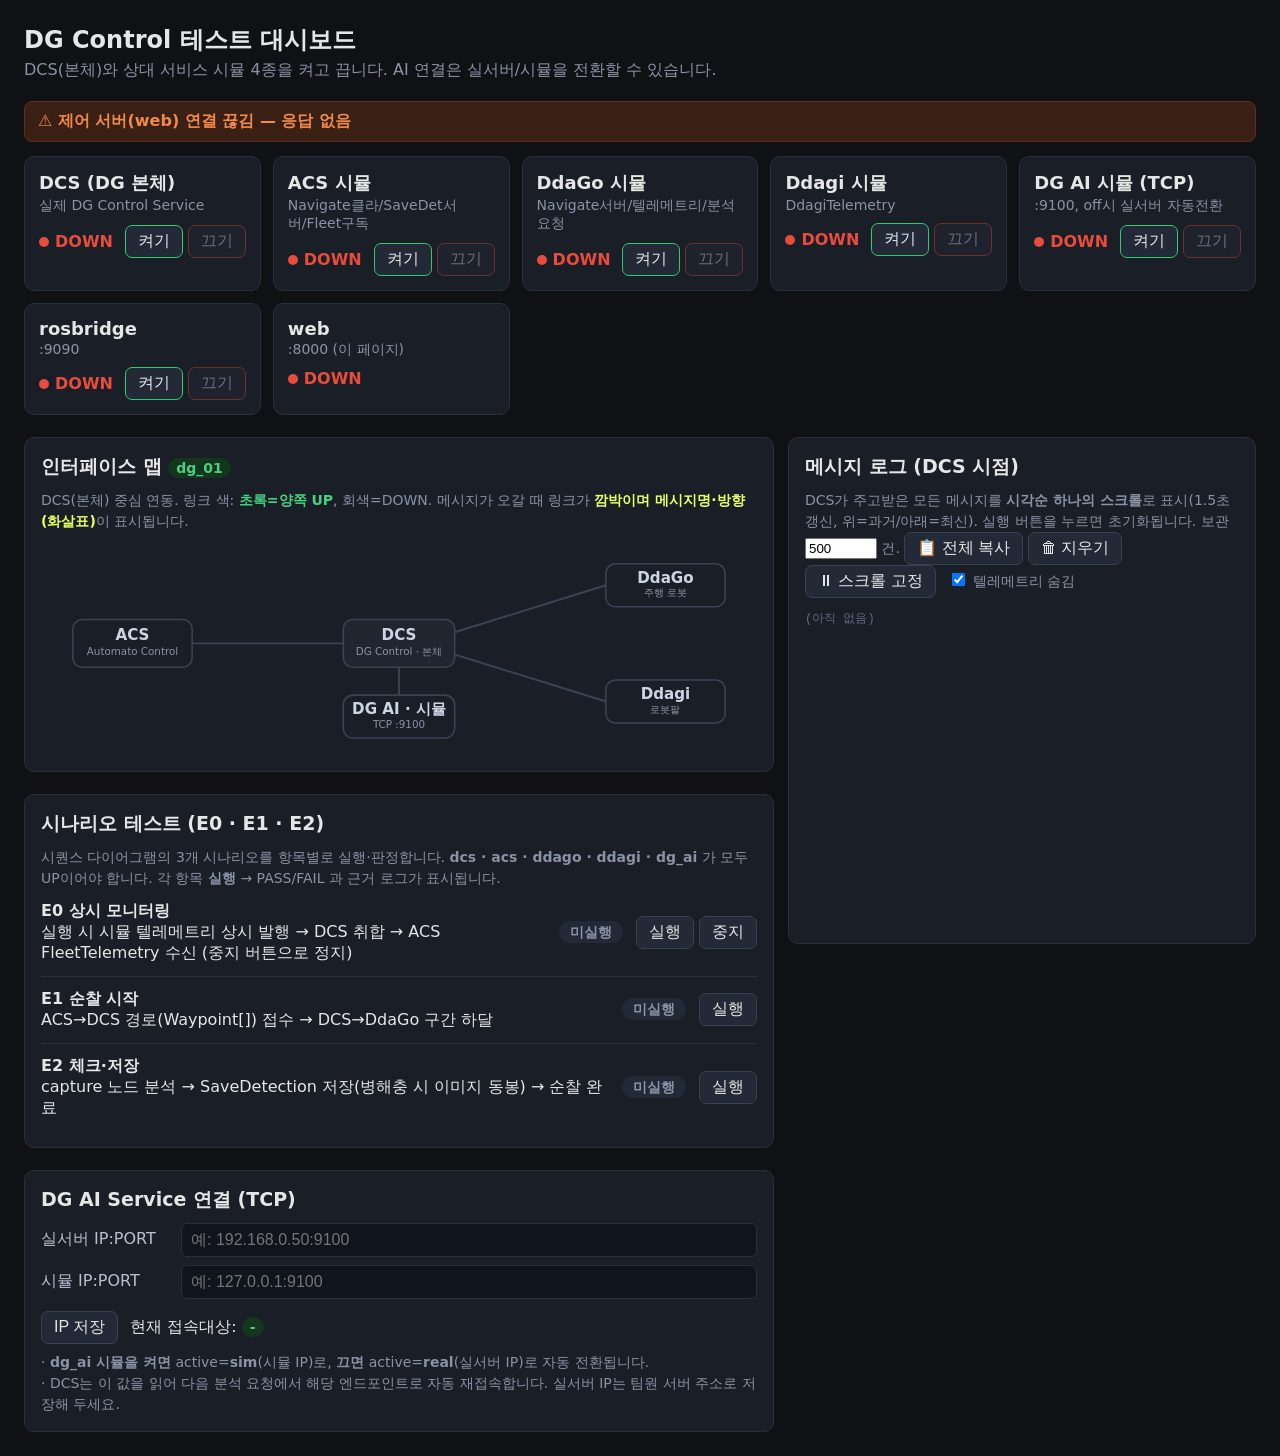
==== equip/automato_ws/dg_web/index.html @ 3253da24 "RP-63, RP-108: [DG Control Service] 순찰 및 수확 경로 주행" ====
<!doctype html>
<html lang="ko">
<head>
<meta charset="utf-8">
<meta name="viewport" content="width=device-width, initial-scale=1">
<title>DG Control 테스트 대시보드</title>
<style>
  :root { color-scheme: light dark; }
  body { font-family: system-ui, sans-serif; margin: 0; padding: 24px; background: #0f1115; color: #e6e6e6; }
  h1 { font-size: 24px; margin: 0 0 4px; }
  .sub { color: #8a92a6; font-size: 16px; margin-bottom: 20px; }
  .grid { display: grid; grid-template-columns: repeat(auto-fill, minmax(230px, 1fr)); gap: 12px; }
  .card { background: #1a1e27; border: 1px solid #2a2f3a; border-radius: 10px; padding: 14px; }
  .card h3 { margin: 0 0 2px; font-size: 18px; }
  .card .role { color: #8a92a6; font-size: 14px; min-height: 16px; }
  .row { display: flex; align-items: center; justify-content: space-between; margin-top: 10px; }
  .dot { display: inline-flex; align-items: center; gap: 6px; font-size: 16px; font-weight: 600; }
  .dot i { width: 10px; height: 10px; border-radius: 50%; background: #555; }
  .up i { background: #2ecc71; } .up { color: #2ecc71; }
  .down i { background: #e74c3c; } .down { color: #e74c3c; }
  button { border: 1px solid #3a4150; background: #232936; color: #e6e6e6; border-radius: 7px;
           padding: 5px 12px; font-size: 16px; cursor: pointer; }
  button:hover { background: #2c3444; }
  button.on  { border-color: #2ecc71; }
  button.off { border-color: #e74c3c; }
  button:disabled { opacity: .4; cursor: default; }
  .panel { background: #1a1e27; border: 1px solid #2a2f3a; border-radius: 10px; padding: 16px; margin-top: 22px; max-width: 640px; }
  .panel h2 { font-size: 19px; margin: 0 0 10px; }
  .field { display: flex; align-items: center; gap: 10px; margin: 8px 0; }
  .field label { width: 130px; color: #b7bfd0; font-size: 16px; }
  .field input { flex: 1; background: #10141c; border: 1px solid #2a2f3a; color: #e6e6e6;
                 border-radius: 6px; padding: 7px 9px; font-size: 16px; }
  .active-badge { font-size: 14px; padding: 2px 8px; border-radius: 20px; font-weight: 700; }
  .active-sim  { background: #14361f; color: #46d17e; }
  .active-real { background: #3a1f14; color: #f0894a; }
  .note { color: #8a92a6; font-size: 14px; margin-top: 8px; line-height: 1.5; }
  .save-row { margin-top: 12px; display: flex; align-items: center; gap: 12px; }
  .toast { color: #46d17e; font-size: 16px; }
  .log { background: #0a0d13; border: 1px solid #2a2f3a; border-radius: 8px; padding: 12px;
         font-family: ui-monospace, monospace; font-size: 14px; line-height: 1.5; color: #c7d0e0;
         max-height: 260px; overflow: auto; white-space: pre-wrap; margin-top: 12px; }
  .log b { color: #46d17e; }
  .test-item { border-top: 1px solid #2a2f3a; padding: 12px 0; }
  .test-item:first-child { border-top: none; }
  .test-head { display: flex; justify-content: space-between; align-items: center; gap: 12px; }
  .result-badge { font-size: 14px; font-weight: 700; padding: 3px 11px; border-radius: 20px;
                  background: #232936; color: #8a92a6; margin-right: 8px; }
  .result-badge.pass { background: #14361f; color: #46d17e; }
  .result-badge.fail { background: #3a1f14; color: #e74c3c; }
  .topo { width: 100%; max-width: 900px; height: auto; display: block; margin: 0 auto; }
  .topo text { fill: #cdd5e4; font-family: system-ui, sans-serif; }
  .topo .nlabel { font-size: 19px; font-weight: 700; }
  .topo .nsub { font-size: 13px; fill: #8a92a6; }
  .svc-grid { display: grid; grid-template-columns: repeat(auto-fit, minmax(230px, 1fr)); gap: 12px; }
  .split { display: flex; gap: 14px; align-items: flex-start; margin-top: 22px; flex-wrap: wrap; }
  .left-col { flex: 0 0 750px; display: flex; flex-direction: column; gap: 22px; }
  .left-col > .panel { margin-top: 0; max-width: none; }
  .split > .msg-panel { flex: 1 1 0; min-width: 340px; max-width: none; margin-top: 0; }
  @media (max-width: 1120px) { .left-col { flex: 1 1 100%; } .split > .msg-panel { flex-basis: 100%; } }
  .msg-timeline { max-height: calc(100vh - 210px); min-height: 320px; overflow-y: auto;
                  border-top: 1px solid #1c2029; padding-top: 4px; margin-top: 4px; }
  .tl-row { display: flex; flex-wrap: wrap; align-items: baseline; gap: 8px; padding: 3px 0;
            border-bottom: 1px solid #171b22; font-family: ui-monospace, monospace; font-size: 13px; }
  .tl-time { color: #5f6b82; flex: 0 0 auto; }
  .tl-dir { color: #f0894a; font-weight: 700; flex: 0 0 auto; }
  .tl-iface { color: #cdd5e4; font-weight: 700; flex: 0 0 auto; }
  .tl-pl { color: #bcd0a0; word-break: break-all; flex: 1 1 100%; padding-left: 2px; }
  .topo .link-label { font-size: 15px; font-weight: 700; fill: #eaff66; opacity: 0;
                      paint-order: stroke; stroke: #0f1115; stroke-width: 3px; }
  .conn-banner { background: #3a1f14; color: #f0894a; border: 1px solid #5a2f1f;
                 border-radius: 8px; padding: 9px 13px; margin-bottom: 14px; font-size: 16px; font-weight: 600; }
  .svc-group { border: 1px solid #2a2f3a; border-radius: 8px; padding: 10px 12px; transition: border-color .15s, box-shadow .15s; }
  .svc-group.flash { border-color: #eaff66; box-shadow: 0 0 0 1px rgba(234,255,102,.25); }
  .svc-title { font-size: 16px; font-weight: 700; color: #9fb0d0; margin-bottom: 4px; }
  .msg { padding: 6px 0; border-top: 1px solid #232936; }
  .msg:first-of-type { border-top: none; }
  .msg-head { display: flex; flex-wrap: wrap; align-items: center; gap: 6px; font-size: 14px; margin-bottom: 3px; }
  .msg-head b { color: #cdd5e4; }
  .scen { font-size: 12px; color: #8a92a6; margin-left: auto; }
  .msg code { font-family: ui-monospace, monospace; font-size: 13px; color: #6f7a90;
              white-space: pre-wrap; word-break: break-all; display: block; }
  .msg code.has { color: #bcd0a0; }
  .wire-hist { max-height: 150px; overflow-y: auto; margin-top: 4px;
               border-top: 1px solid #1c2029; padding-top: 3px; }
  .wline { display: flex; gap: 8px; padding: 1px 0; font-family: ui-monospace, monospace; font-size: 12px; }
  .wline .wt { color: #5f6b82; flex: 0 0 auto; }
  .wline .wp { color: #bcd0a0; word-break: break-all; }
  .wempty { color: #5f6b82; font-size: 12px; padding: 3px 0; font-family: ui-monospace, monospace; }
  .msg-table { width: 100%; border-collapse: collapse; font-size: 14px; margin-top: 10px; }
  .msg-table th, .msg-table td { border-bottom: 1px solid #232936; padding: 6px 8px; text-align: left; vertical-align: top; }
  .msg-table th { color: #8a92a6; font-weight: 600; }
  .msg-table td.svc { color: #9fb0d0; font-weight: 600; }
  .dir { font-family: ui-monospace, monospace; white-space: nowrap; }
  .dir .dcs { color: #f0894a; font-weight: 700; } .dir .sv { color: #46d17e; font-weight: 700; }
  .tag { font-size: 12px; padding: 1px 7px; border-radius: 10px; background: #232936; color: #b7bfd0; }
  .tag.action { color: #f0b45a; } .tag.service { color: #6ab0ff; } .tag.topic { color: #46d17e; } .tag.TCP { color: #d08bff; }
  .wire-row td { background: #0d1017; padding: 4px 8px 9px; }
  .wire-row .wlabel { color: #5f6b82; font-size: 12px; }
  .wire-row code { font-family: ui-monospace, monospace; font-size: 13px; color: #6f7a90;
                   white-space: pre-wrap; word-break: break-all; }
  .wire-row code.has { color: #bcd0a0; }
</style>
</head>
<body>
  <h1>DG Control 테스트 대시보드</h1>
  <div class="sub">DCS(본체)와 상대 서비스 시뮬 4종을 켜고 끕니다. AI 연결은 실서버/시뮬을 전환할 수 있습니다.</div>

  <div id="conn-banner" class="conn-banner" style="display:none">⚠ 제어 서버(web) 연결 끊김 — 응답 없음</div>

  <div class="grid" id="grid"></div>

  <div class="split">
    <div class="left-col">
      <div class="panel diagram-panel">
        <h2>인터페이스 맵 <span id="rid-badge" class="active-badge active-sim">dg_01</span></h2>
        <div class="note">DCS(본체) 중심 연동. 링크 색: <b style="color:#46d17e">초록=양쪽 UP</b>, 회색=DOWN.
          메시지가 오갈 때 링크가 <b style="color:#eaff66">깜박이며 메시지명·방향(화살표)</b>이 표시됩니다.</div>
        <svg class="topo" viewBox="0 0 900 280" role="img" aria-label="인터페이스 맵">
          <defs>
            <marker id="flash-arrow" viewBox="0 0 10 10" refX="9" refY="5"
                    markerWidth="11" markerHeight="11" orient="auto-start-reverse" markerUnits="userSpaceOnUse">
              <path d="M0,0 L10,5 L0,10 z" fill="#eaff66"/>
            </marker>
          </defs>
          <g stroke="#3a4356" stroke-width="2.5" fill="none" stroke-linecap="round">
            <line id="link-acs"   x1="190" y1="140" x2="380" y2="140"/>
            <line id="link-ddago" x1="520" y1="126" x2="710" y2="67"/>
            <line id="link-ddagi" x1="520" y1="154" x2="710" y2="213"/>
            <line id="link-dg_ai" x1="450" y1="170" x2="450" y2="205"/>
          </g>
          <g text-anchor="middle">
            <rect id="node-dcs"   x="380" y="110" width="140" height="60" rx="12" fill="#20252f" stroke="#3a4356" stroke-width="2"/>
            <text class="nlabel" x="450" y="136">DCS</text>
            <text class="nsub"   x="450" y="154">DG Control · 본체</text>

            <rect id="node-acs"   x="40"  y="110" width="150" height="60" rx="12" fill="#1a1e27" stroke="#3a4356" stroke-width="2"/>
            <text class="nlabel" x="115" y="136">ACS</text>
            <text class="nsub"   x="115" y="154">Automato Control</text>

            <rect id="node-ddago" x="710" y="40"  width="150" height="54" rx="12" fill="#1a1e27" stroke="#3a4356" stroke-width="2"/>
            <text class="nlabel" x="785" y="64">DdaGo</text>
            <text class="nsub"   x="785" y="81">주행 로봇</text>

            <rect id="node-ddagi" x="710" y="186" width="150" height="54" rx="12" fill="#1a1e27" stroke="#3a4356" stroke-width="2"/>
            <text class="nlabel" x="785" y="210">Ddagi</text>
            <text class="nsub"   x="785" y="227">로봇팔</text>

            <rect id="node-dg_ai" x="380" y="205" width="140" height="54" rx="12" fill="#1a1e27" stroke="#3a4356" stroke-width="2"/>
            <text class="nlabel" id="dgai-name" x="450" y="229">DG AI</text>
            <text class="nsub"   id="dgai-sub"  x="450" y="246">TCP :9100</text>
          </g>
          <g class="link-labels" text-anchor="middle">
            <text class="link-label" id="lbl-acs"   x="285" y="128"></text>
            <text class="link-label" id="lbl-ddago" x="632" y="84"></text>
            <text class="link-label" id="lbl-ddagi" x="632" y="205"></text>
            <text class="link-label" id="lbl-dg_ai" x="560" y="192"></text>
          </g>
        </svg>
      </div>

      <div class="panel">
        <h2>시나리오 테스트 (E0 · E1 · E2)</h2>
        <div class="note">시퀀스 다이어그램의 3개 시나리오를 항목별로 실행·판정합니다.
          <b>dcs · acs · ddago · ddagi · dg_ai</b> 가 모두 UP이어야 합니다.
          각 항목 <b>실행</b> → PASS/FAIL 과 근거 로그가 표시됩니다.</div>
        <div id="tests"></div>
      </div>

      <div class="panel">
        <h2>DG AI Service 연결 (TCP)</h2>
        <div class="field">
          <label>실서버 IP:PORT</label>
          <input id="real" placeholder="예: 192.168.0.50:9100">
        </div>
        <div class="field">
          <label>시뮬 IP:PORT</label>
          <input id="sim" placeholder="예: 127.0.0.1:9100">
        </div>
        <div class="save-row">
          <button onclick="saveTarget()">IP 저장</button>
          <span>현재 접속대상: <span id="active" class="active-badge">-</span></span>
          <span class="toast" id="toast"></span>
        </div>
        <div class="note">
          · <b>dg_ai 시뮬을 켜면</b> active=<b>sim</b>(시뮬 IP)로, <b>끄면</b> active=<b>real</b>(실서버 IP)로 자동 전환됩니다.<br>
          · DCS는 이 값을 읽어 다음 분석 요청에서 해당 엔드포인트로 자동 재접속합니다. 실서버 IP는 팀원 서버 주소로 저장해 두세요.
        </div>
      </div>
    </div>

    <div class="panel msg-panel">
      <h2>메시지 로그 (DCS 시점)</h2>
      <div class="note">DCS가 주고받은 모든 메시지를 <b>시각순 하나의 스크롤</b>로 표시(1.5초 갱신, 위=과거/아래=최신).
        실행 버튼을 누르면 초기화됩니다. 보관
        <input id="msg-limit" type="number" min="1" max="5000" value="500" style="width:64px"> 건.
        <button id="copy-btn" onclick="copyMessages()">📋 전체 복사</button>
        <button id="clear-btn" onclick="clearWireLog()">🗑 지우기</button>
        <button id="scroll-btn" onclick="toggleScrollLock()">⏸ 스크롤 고정</button>
        <span class="toast" id="scroll-state" style="color:#f0894a"></span>
        <label style="margin-left:8px; user-select:none; cursor:pointer">
          <input type="checkbox" id="hide-tel" checked onchange="onHideTelChange()"> 텔레메트리 숨김</label>
        <span class="toast" id="copy-toast"></span></div>
      <div class="msg-timeline" id="msg-timeline"><div class="wempty">(아직 없음)</div></div>
    </div>
  </div>


<script>
const NODES = [
  { key: 'dcs',       name: 'DCS (DG 본체)',  role: '실제 DG Control Service', ctl: true },
  { key: 'acs',       name: 'ACS 시뮬',       role: 'Navigate클라/SaveDet서버/Fleet구독', ctl: true },
  { key: 'ddago',     name: 'DdaGo 시뮬',     role: 'Navigate서버/텔레메트리/분석요청', ctl: true },
  { key: 'ddagi',     name: 'Ddagi 시뮬',     role: 'DdagiTelemetry', ctl: true },
  { key: 'dg_ai',     name: 'DG AI 시뮬 (TCP)', role: ':9100, off시 실서버 자동전환', ctl: true },
  { key: 'rosbridge', name: 'rosbridge',      role: ':9090', ctl: true },
  { key: 'web',       name: 'web',            role: ':8000 (이 페이지)', ctl: false },
];

function render(state) {
  const grid = document.getElementById('grid');
  grid.innerHTML = '';
  const nodes = state.nodes || {};
  for (const n of NODES) {
    const up = nodes[n.key] === 'up';
    const card = document.createElement('div');
    card.className = 'card';
    card.innerHTML = `
      <h3>${n.name}</h3>
      <div class="role">${n.role}</div>
      <div class="row">
        <span class="dot ${up ? 'up' : 'down'}"><i></i>${up ? 'UP' : 'DOWN'}</span>
        <span>
          ${n.ctl ? `<button class="on"  ${up ? 'disabled' : ''} onclick="ctl('${n.key}','start')">켜기</button>
                     <button class="off" ${up ? '' : 'disabled'} onclick="ctl('${n.key}','stop')">끄기</button>` : ''}
        </span>
      </div>`;
    grid.appendChild(card);
  }
  if (state.robot_id) {
    RID = state.robot_id;
    const b = document.getElementById('rid-badge');
    if (b) b.textContent = RID;
  }
  const t = state.ai_target || {};
  document.getElementById('real').value = document.getElementById('real').value || t.real || '';
  document.getElementById('sim').value  = document.getElementById('sim').value  || t.sim  || '';
  const badge = document.getElementById('active');
  badge.textContent = (t.active || '-') + (t.active === 'sim' ? '  (' + (t.sim||'') + ')' : t.active === 'real' ? '  (' + (t.real||'') + ')' : '');
  badge.className = 'active-badge ' + (t.active === 'real' ? 'active-real' : 'active-sim');
  colorTopo(nodes, t);
}

function colorTopo(nodes, ai) {
  const UP = '#2ecc71', DN = '#3a4356', REAL = '#f0894a';
  // 일반 노드/링크(acs·ddago·ddagi): 양쪽 UP이면 초록
  for (const k of ['dcs', 'acs', 'ddago', 'ddagi']) {
    const el = document.getElementById('node-' + k);
    if (el) el.setAttribute('stroke', nodes[k] === 'up' ? UP : DN);
  }
  for (const k of ['acs', 'ddago', 'ddagi']) {
    const el = document.getElementById('link-' + k);
    if (el) el.setAttribute('stroke', (nodes.dcs === 'up' && nodes[k] === 'up') ? UP : DN);
  }
  // DG AI: 접속 대상(active)에 따라 시뮬/실서버를 표시
  const active = (ai && ai.active) || 'sim';
  const node = document.getElementById('node-dg_ai');
  const link = document.getElementById('link-dg_ai');
  const name = document.getElementById('dgai-name');
  const sub = document.getElementById('dgai-sub');
  if (active === 'real') {
    // 시뮬 off → DCS가 실서버 연동. DCS UP이면 주황(실서버 연동 중)으로 표시.
    const col = (nodes.dcs === 'up') ? REAL : DN;
    if (node) node.setAttribute('stroke', col);
    if (link) link.setAttribute('stroke', col);
    if (name) name.textContent = 'DG AI · 실서버';
    if (sub) sub.textContent = (ai && ai.real) ? ai.real : '실서버';
  } else {
    const col = (nodes.dcs === 'up' && nodes.dg_ai === 'up') ? UP : DN;
    if (node) node.setAttribute('stroke', col);
    if (link) link.setAttribute('stroke', col);
    if (name) name.textContent = 'DG AI · 시뮬';
    if (sub) sub.textContent = (ai && ai.sim) ? ai.sim : 'TCP :9100';
  }
}

let _lastState = null;
async function refresh() {
  try {
    const r = await fetch('/api/status');
    if (!r.ok) throw new Error('bad');
    const s = await r.json();
    _lastState = s;
    document.getElementById('conn-banner').style.display = 'none';
    render(s);
  } catch (e) {
    // 제어 서버(web) 도달 불가 → 배너 표시 + web 을 DOWN 으로 표시(스테일 UP 방지)
    document.getElementById('conn-banner').style.display = 'block';
    const s = _lastState ? JSON.parse(JSON.stringify(_lastState)) : { nodes: {}, ai_target: {} };
    s.nodes = s.nodes || {};
    s.nodes.web = 'down';
    render(s);
  }
}
async function ctl(name, action) {
  await fetch(`/api/node/${name}/${action}`, { method: 'POST' });
  setTimeout(refresh, 600);
}
async function saveTarget() {
  const body = { real: document.getElementById('real').value.trim(),
                 sim:  document.getElementById('sim').value.trim() };
  await fetch('/api/ai-target', { method: 'POST', headers: {'Content-Type':'application/json'}, body: JSON.stringify(body) });
  const toast = document.getElementById('toast');
  toast.textContent = '저장됨';
  setTimeout(() => toast.textContent = '', 1500);
  refresh();
}
// 서비스 연결 단위(key) + DCS 기준 메시지. dir: 'to_dcs'(상대→DCS) | 'from_dcs'(DCS→상대)
const SVC_GROUPS = [
  { key: 'acs',   title: 'Automato Control (ACS) · 시뮬', short: 'ACS' },
  { key: 'ddago', title: 'DdaGo · 시뮬',                  short: 'DdaGo' },
  { key: 'ddagi', title: 'Ddagi · 시뮬',                  short: 'Ddagi' },
  { key: 'dg_ai', title: 'DG AI Service · 시뮬 (TCP)',    short: 'AI' },
];
const MSGS = [
  { key: 'acs',   dir: 'to_dcs',   iface: 'Navigate',           type: 'action',  name: '/{rid}/navigate',            scen: 'E1' },
  { key: 'acs',   dir: 'from_dcs', iface: 'Navigate/feedback',  type: 'action',  name: '/{rid}/navigate (feedback)', scen: 'E1·E2' },
  { key: 'acs',   dir: 'from_dcs', iface: 'Navigate/result',    type: 'action',  name: '/{rid}/navigate (result)',   scen: 'E1·E2' },
  { key: 'acs',   dir: 'from_dcs', iface: 'FleetTelemetry',     type: 'topic',   name: '/automato/telemetry/fleet',  scen: 'E0' },
  { key: 'acs',   dir: 'from_dcs', iface: 'SaveDetection',      type: 'service', name: '/automato/save_detection',   scen: 'E2·E3' },
  { key: 'ddago', dir: 'from_dcs', iface: 'Navigate(→DdaGo)',   type: 'action',  name: '/{rid}/ddago/navigate',      scen: 'E1·E2' },
  { key: 'ddago', dir: 'to_dcs',   iface: 'Navigate(→DdaGo)/feedback', type: 'action', name: '/{rid}/ddago/navigate (feedback)', scen: 'E1·E2' },
  { key: 'ddago', dir: 'to_dcs',   iface: 'Navigate(→DdaGo)/result',   type: 'action', name: '/{rid}/ddago/navigate (result)',   scen: 'E1·E2' },
  { key: 'ddago', dir: 'to_dcs',   iface: 'DdagoTelemetry',     type: 'topic',   name: '/{rid}/ddago/telemetry',     scen: 'E0' },
  { key: 'ddago', dir: 'to_dcs',   iface: 'AnalyzeFrame',       type: 'service', name: '/dg/analyze_frame',          scen: 'E2' },
  { key: 'ddagi', dir: 'to_dcs',   iface: 'DdagiTelemetry',     type: 'topic',   name: '/{rid}/ddagi/telemetry',     scen: 'E0' },
  { key: 'dg_ai', dir: 'from_dcs', iface: 'analyze_request',    type: 'TCP',     name: '4B len + JSON',              scen: 'E2' },
  { key: 'dg_ai', dir: 'to_dcs',   iface: 'analyze_response',   type: 'TCP',     name: '4B len + JSON',              scen: 'E2·E3' },
];
// iface -> {key, type, short, name}. 방향(dir)은 각 wire 레코드의 값을 사용.
// name 의 {rid} 는 서버가 알려준 ROBOT_ID 로 치환한다(토픽/액션 실제 이름).
const IFACE = {};
for (const m of MSGS) {
  const g = SVC_GROUPS.find(x => x.key === m.key);
  IFACE[m.iface] = { key: m.key, type: m.type, short: g ? g.short : m.key, name: m.name, scen: m.scen };
}
let RID = 'dg_01';   // 서버(/api/status)의 ROBOT_ID 로 갱신
function ifaceName(iface) {
  const i = IFACE[iface];
  return i ? (i.name || '').replace('{rid}', RID) + (i.scen ? '  [' + i.scen + ']' : '') : '';
}
let _ifaceTs = {};      // iface -> 마지막으로 본 최신 ts (깜박임 트리거용)
let _firstWire = true;
let msgLimit = 500;
let _lastList = [];     // 마지막으로 받은 시계열(복사용)

function copyMessages() {
  const lines = applyTelFilter(_lastList).map(e => {
    const info = IFACE[e.iface] || { short: e.iface };
    const dir = e.dir === 'to_dcs' ? info.short + ' -> DCS' : 'DCS -> ' + info.short;
    return fmtTime(e.ts) + '  ' + dir + '  ' + e.iface + '  ' + plText(e);
  });
  const text = lines.join('\n');
  const toast = document.getElementById('copy-toast');
  const done = (msg, ok) => { if (toast) { toast.style.color = ok ? '#46d17e' : '#e74c3c'; toast.textContent = msg; setTimeout(() => toast.textContent = '', 1500); } };
  if (!text) { done('복사할 메시지 없음', false); return; }
  (navigator.clipboard ? navigator.clipboard.writeText(text) : Promise.reject())
    .then(() => done(lines.length + '줄 복사됨', true))
    .catch(() => {
      // 클립보드 API 실패 시 임시 textarea로 폴백
      const ta = document.createElement('textarea');
      ta.value = text; document.body.appendChild(ta); ta.select();
      try { document.execCommand('copy'); done(lines.length + '줄 복사됨', true); }
      catch (e) { done('복사 실패', false); }
      document.body.removeChild(ta);
    });
}
// 메시지 시계열 지우기: 서버 WIRE_SINCE 갱신(이후 메시지만) + 화면 즉시 클리어
async function clearWireLog() {   // 🗑 지우기 버튼: 서버 기준시각 갱신(영구) + 화면 클리어
  const toast = document.getElementById('copy-toast');
  const done = (msg, ok) => { if (toast) { toast.style.color = ok ? '#46d17e' : '#e74c3c'; toast.textContent = msg; setTimeout(() => toast.textContent = '', 1500); } };
  try {
    const r = await fetch('/api/wire/clear', { method: 'POST' });
    if (!r.ok) throw new Error();
  } catch (e) { done('지우기 실패', false); return; }
  _lastList = [];
  const box = document.getElementById('msg-timeline');
  if (box) box.innerHTML = '<div class="wempty">(아직 없음)</div>';
  done('지움', true);
}

function escapeHtml(s) { return String(s).replace(/&/g, '&amp;').replace(/</g, '&lt;'); }
// payload 표시 문자열: 서버(파이썬)가 만든 JSON 원문(text)을 그대로 쓴다.
// JS 로 다시 JSON.stringify 하면 float 0.0 이 0 으로 바뀌어 소수점이 사라진다.
function plText(e) { return (e.text !== undefined && e.text !== null) ? e.text : JSON.stringify(e.payload); }
function fmtTime(ts) {
  const d = new Date(ts * 1000);
  const p = (n, w = 2) => String(n).padStart(w, '0');
  return p(d.getHours()) + ':' + p(d.getMinutes()) + ':' + p(d.getSeconds()) + '.' + p(d.getMilliseconds(), 3);
}
// 링크의 DCS 쪽 끝: 'start'=x1, 'end'=x2 (SVG line 정의 방향 기준)
const DCS_END = { acs: 'end', ddago: 'start', ddagi: 'start', dg_ai: 'start' };
// 링크 깜박임 + 방향 화살표(링크 위) + 메시지명 라벨
function flashLink(key, iface, dir) {
  const el = document.getElementById('link-' + key);
  if (el) {
    if (el.animate) {
      const base = el.getAttribute('stroke') || '#3a4356';
      el.animate([{ stroke: '#eaff66', strokeWidth: '5px' }, { stroke: base, strokeWidth: '2px' }],
                 { duration: 1200, easing: 'ease-out' });
    }
    // 방향을 깜박이는 링크에 화살표로 표시 (to_dcs=DCS쪽 끝, from_dcs=상대쪽 끝)
    const dcsEnd = DCS_END[key] || 'end';
    const targetEnd = (dir === 'to_dcs') ? dcsEnd : (dcsEnd === 'end' ? 'start' : 'end');
    el.removeAttribute('marker-start');
    el.removeAttribute('marker-end');
    el.setAttribute(targetEnd === 'end' ? 'marker-end' : 'marker-start', 'url(#flash-arrow)');
    clearTimeout(el._arrowT);
    el._arrowT = setTimeout(() => {
      el.removeAttribute('marker-start');
      el.removeAttribute('marker-end');
    }, 1300);
  }
  // 라벨은 메시지명만 (방향은 링크 화살표로 표시)
  const lbl = document.getElementById('lbl-' + key);
  if (lbl) {
    lbl.textContent = iface;
    lbl.animate([{ opacity: 1 }, { opacity: 1, offset: 0.6 }, { opacity: 0 }],
                { duration: 1700, easing: 'ease-out' });
  }
}
// 텔레메트리(1Hz 스트림)는 타임라인을 뒤덮어 clear를 무력화 → 토글로 숨김
const TEL_IFACES = new Set(['DdagoTelemetry', 'DdagiTelemetry', 'FleetTelemetry']);
function hideTelOn() { const c = document.getElementById('hide-tel'); return !!(c && c.checked); }
function applyTelFilter(list) {
  return hideTelOn() ? (list || []).filter(e => !TEL_IFACES.has(e.iface)) : (list || []);
}
function onHideTelChange() { if (scrollLock) toggleScrollLock(); renderTimeline(_lastList || []); }   // 토글 즉시 반영(고정 중이면 해제)
// 스크롤 고정: 켜면 타임라인을 **다시 그리지 않는다**(화면 그대로 멈춤).
// 수신은 계속되므로 고정을 풀면 그동안 쌓인 메시지가 한 번에 반영된다.
// (위치만 되돌리는 방식은 목록 앞부분이 잘려 나가면 화면이 밀려서 못 쓴다.)
let scrollLock = false;
function toggleScrollLock() {
  scrollLock = !scrollLock;
  const b = document.getElementById('scroll-btn');
  if (b) {
    b.textContent = scrollLock ? '▶ 스크롤 재개' : '⏸ 스크롤 고정';
    b.classList.toggle('off', scrollLock);
  }
  const s = document.getElementById('scroll-state');
  if (s) s.textContent = scrollLock ? '고정됨 — 수신은 계속됨' : '';
  if (!scrollLock) renderTimeline(_lastList || []);   // 풀면 그동안 쌓인 것 반영
}
// DCS 시점 전체 시계열을 하나의 스크롤에 렌더
function renderTimeline(list) {
  const box = document.getElementById('msg-timeline');
  if (!box) return;
  if (scrollLock) return;        // 스크롤 고정 중 — 화면을 건드리지 않는다
  list = applyTelFilter(list);   // 텔레메트리 숨김 토글 반영
  if (!list.length) { box.innerHTML = '<div class="wempty">(아직 없음)</div>'; return; }
  const nearBottom = box.scrollHeight - box.scrollTop - box.clientHeight < 50;
  const prevTop = box.scrollTop;
  box.innerHTML = list.map(e => {
    const info = IFACE[e.iface] || { short: e.iface, type: '' };
    const dir = e.dir === 'to_dcs' ? info.short + ' → DCS' : 'DCS → ' + info.short;
    return '<div class="tl-row">' +
      `<span class="tl-time">${fmtTime(e.ts)}</span>` +
      `<span class="tl-dir">${dir}</span>` +
      `<span class="tl-iface" title="${ifaceName(e.iface)}">${e.iface}</span>` +
      `<span class="tag ${info.type}">${info.type}</span>` +
      `<span class="tl-pl">${escapeHtml(plText(e))}</span></div>`;
  }).join('');
  box.scrollTop = nearBottom ? box.scrollHeight : prevTop;   // 맨 아래(최신) 보고 있으면 따라감
}
async function refreshWire() {
  try {
    const r = await fetch('/api/wire?limit=' + msgLimit);
    const list = await r.json();   // 평면 시계열: [{ts, dir, iface, payload}]
    _lastList = list;
    renderTimeline(list);
    // 인터페이스별 최신 ts 증가 → 해당 링크 깜박임 + 라벨
    const newest = {};
    for (const e of list) {
      if (!(e.iface in newest) || e.ts > newest[e.iface]) newest[e.iface] = e.ts;
    }
    for (const iface in newest) {
      if (newest[iface] > (_ifaceTs[iface] || 0)) {
        const info = IFACE[iface];
        if (!_firstWire && info) {
          let dir = 'from_dcs';
          for (let i = list.length - 1; i >= 0; i--) {
            if (list[i].iface === iface) { dir = list[i].dir; break; }
          }
          flashLink(info.key, iface, dir);
        }
        _ifaceTs[iface] = newest[iface];
      }
    }
    _firstWire = false;
  } catch (e) {}
}

const TESTS = [
  { key: 'e0', name: 'E0 상시 모니터링', desc: '실행 시 시뮬 텔레메트리 상시 발행 → DCS 취합 → ACS FleetTelemetry 수신 (중지 버튼으로 정지)' },
  { key: 'e1', name: 'E1 순찰 시작',     desc: 'ACS→DCS 경로(Waypoint[]) 접수 → DCS→DdaGo 구간 하달' },
  { key: 'e2', name: 'E2 체크·저장',     desc: 'capture 노드 분석 → SaveDetection 저장(병해충 시 이미지 동봉) → 순찰 완료' },
];
function renderTests() {
  const c = document.getElementById('tests');
  c.innerHTML = '';
  for (const t of TESTS) {
    const box = document.createElement('div');
    box.className = 'test-item';
    box.innerHTML = `
      <div class="test-head">
        <div><b>${t.name}</b><div class="role">${t.desc}</div></div>
        <div style="white-space:nowrap">
          <span class="result-badge" id="badge-${t.key}">미실행</span>
          <button id="btn-${t.key}" onclick="runItem('${t.key}')">실행</button>
          ${t.key === 'e0' ? `<button id="stop-e0" onclick="stopTelemetry()">중지</button>` : ''}
        </div>
      </div>
      <pre class="log" id="ev-${t.key}" style="display:none"></pre>`;
    c.appendChild(box);
  }
}
function clearMessages() {
  const box = document.getElementById('msg-timeline');
  if (box) box.innerHTML = '<div class="wempty">(아직 없음)</div>';
  _ifaceTs = {}; _firstWire = true;
}
async function stopTelemetry() {
  const btn = document.getElementById('stop-e0');
  const badge = document.getElementById('badge-e0');
  if (btn) btn.disabled = true;
  if (badge) { badge.textContent = '중지중...'; badge.className = 'result-badge'; }
  try { await fetch('/api/telemetry/stop', { method: 'POST' }); } catch (e) {}
  if (badge) { badge.textContent = '중지됨'; badge.className = 'result-badge'; }
  if (btn) btn.disabled = false;
}
async function runItem(key) {
  const btn = document.getElementById('btn-' + key);
  const badge = document.getElementById('badge-' + key);
  const ev = document.getElementById('ev-' + key);
  btn.disabled = true;
  clearMessages();   // 실행 시 메시지 전부 초기화하고 시작
  badge.textContent = '실행중...'; badge.className = 'result-badge';
  try {
    const r = await fetch('/api/test/' + key, { method: 'POST' });
    const j = await r.json();
    badge.textContent = j.ok ? 'PASS' : 'FAIL';
    badge.className = 'result-badge ' + (j.ok ? 'pass' : 'fail');
    ev.style.display = 'block';
    ev.textContent = (j.evidence || []).join('\n');
  } catch (e) {
    badge.textContent = '오류'; badge.className = 'result-badge fail';
  }
  btn.disabled = false;
}

const _limitInput = document.getElementById('msg-limit');
if (_limitInput) {
  _limitInput.addEventListener('change', () => {
    const v = parseInt(_limitInput.value, 10);
    if (!isNaN(v)) { msgLimit = Math.max(1, Math.min(5000, v)); _limitInput.value = msgLimit; refreshWire(); }
  });
}
renderTests();
refresh();
refreshWire();
setInterval(refresh, 2500);
setInterval(refreshWire, 1500);
</script>
</body>
</html>
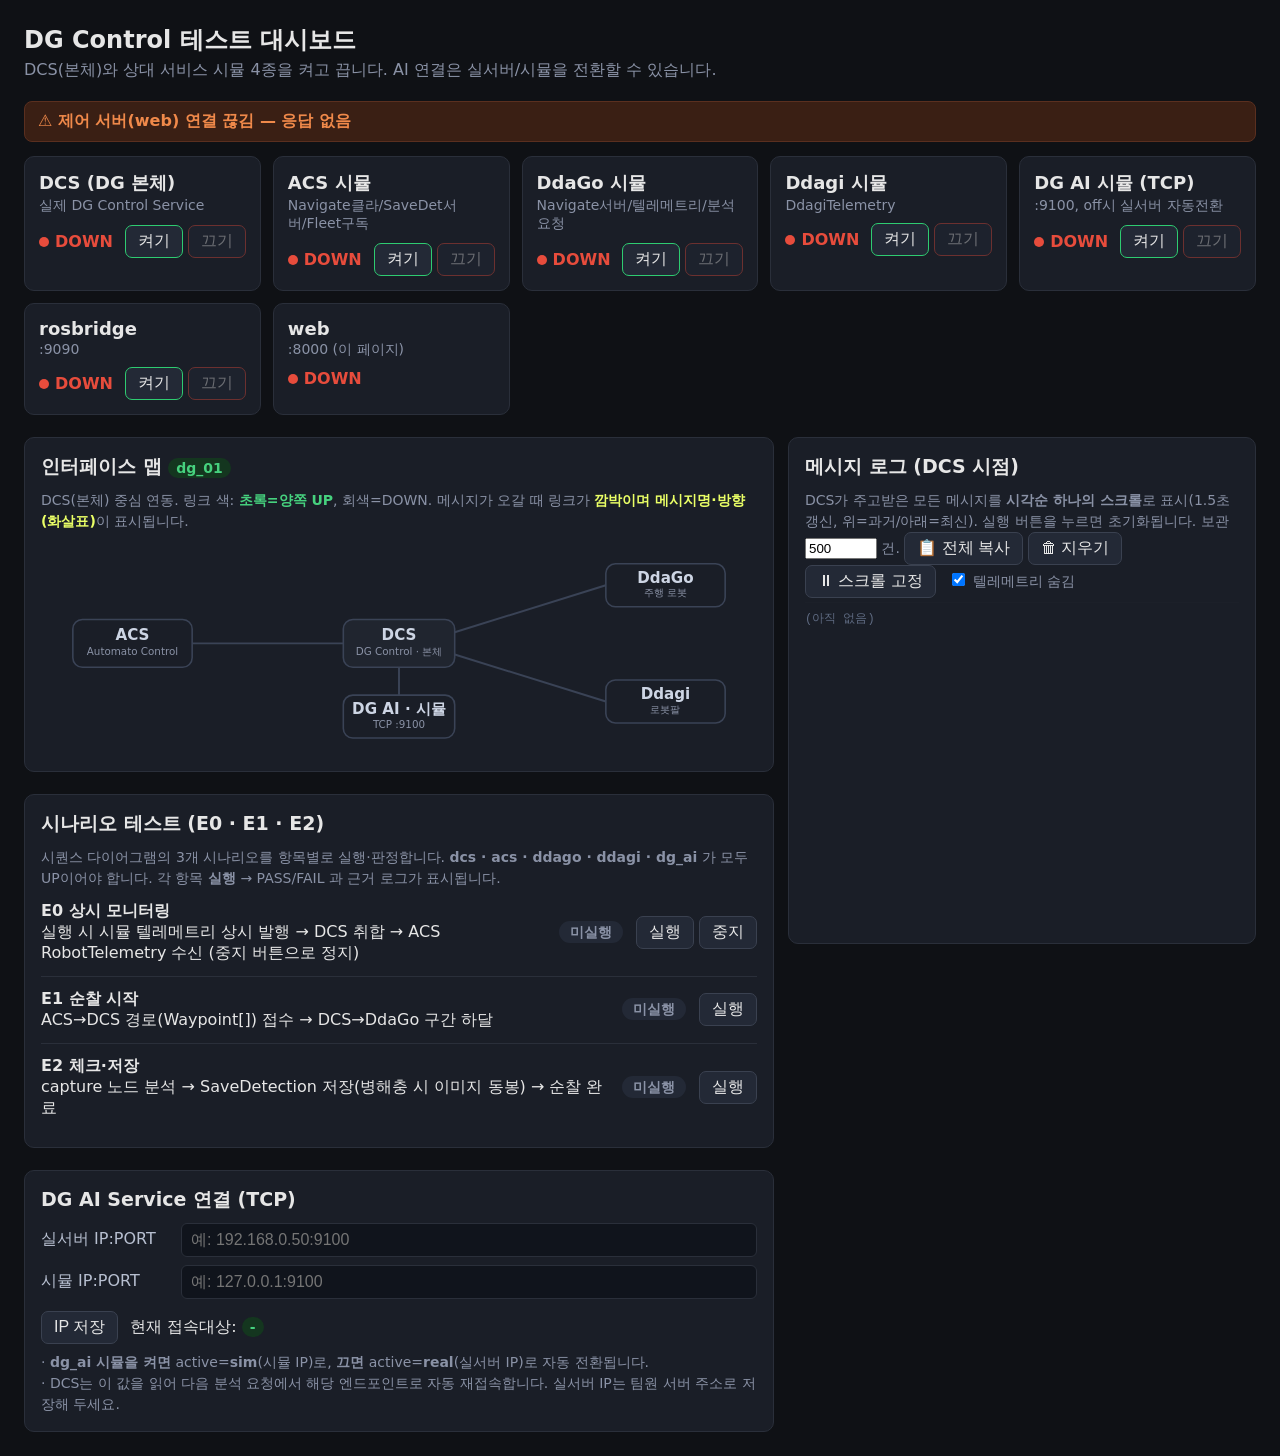
==== commit 0327996f: "RP-102, RP-118: DdaGo 정밀 후진 도킹 서버 + DG 연동 robot_id 제거 시나리오1 E4-6(순찰 종료 복귀)/E2 22-1(실패 복귀)의 충전소 정밀 도킹" ====
--- a/equip/automato_ws/dg_web/index.html
+++ b/equip/automato_ws/dg_web/index.html
@@ -325,14 +325,14 @@
   { key: 'acs',   dir: 'to_dcs',   iface: 'Navigate',           type: 'action',  name: '/{rid}/navigate',            scen: 'E1' },
   { key: 'acs',   dir: 'from_dcs', iface: 'Navigate/feedback',  type: 'action',  name: '/{rid}/navigate (feedback)', scen: 'E1·E2' },
   { key: 'acs',   dir: 'from_dcs', iface: 'Navigate/result',    type: 'action',  name: '/{rid}/navigate (result)',   scen: 'E1·E2' },
-  { key: 'acs',   dir: 'from_dcs', iface: 'FleetTelemetry',     type: 'topic',   name: '/automato/telemetry/fleet',  scen: 'E0' },
+  { key: 'acs',   dir: 'from_dcs', iface: 'RobotTelemetry',     type: 'topic',   name: '/{rid}/telemetry',           scen: 'E0' },
   { key: 'acs',   dir: 'from_dcs', iface: 'SaveDetection',      type: 'service', name: '/automato/save_detection',   scen: 'E2·E3' },
-  { key: 'ddago', dir: 'from_dcs', iface: 'Navigate(→DdaGo)',   type: 'action',  name: '/{rid}/ddago/navigate',      scen: 'E1·E2' },
-  { key: 'ddago', dir: 'to_dcs',   iface: 'Navigate(→DdaGo)/feedback', type: 'action', name: '/{rid}/ddago/navigate (feedback)', scen: 'E1·E2' },
-  { key: 'ddago', dir: 'to_dcs',   iface: 'Navigate(→DdaGo)/result',   type: 'action', name: '/{rid}/ddago/navigate (result)',   scen: 'E1·E2' },
-  { key: 'ddago', dir: 'to_dcs',   iface: 'DdagoTelemetry',     type: 'topic',   name: '/{rid}/ddago/telemetry',     scen: 'E0' },
+  { key: 'ddago', dir: 'from_dcs', iface: 'Navigate(→DdaGo)',   type: 'action',  name: '/ddago/navigate',            scen: 'E1·E2' },
+  { key: 'ddago', dir: 'to_dcs',   iface: 'Navigate(→DdaGo)/feedback', type: 'action', name: '/ddago/navigate (feedback)', scen: 'E1·E2' },
+  { key: 'ddago', dir: 'to_dcs',   iface: 'Navigate(→DdaGo)/result',   type: 'action', name: '/ddago/navigate (result)',   scen: 'E1·E2' },
+  { key: 'ddago', dir: 'to_dcs',   iface: 'DdagoTelemetry',     type: 'topic',   name: '/ddago/telemetry',           scen: 'E0' },
   { key: 'ddago', dir: 'to_dcs',   iface: 'AnalyzeFrame',       type: 'service', name: '/dg/analyze_frame',          scen: 'E2' },
-  { key: 'ddagi', dir: 'to_dcs',   iface: 'DdagiTelemetry',     type: 'topic',   name: '/{rid}/ddagi/telemetry',     scen: 'E0' },
+  { key: 'ddagi', dir: 'to_dcs',   iface: 'DdagiTelemetry',     type: 'topic',   name: '/ddagi/telemetry',           scen: 'E0' },
   { key: 'dg_ai', dir: 'from_dcs', iface: 'analyze_request',    type: 'TCP',     name: '4B len + JSON',              scen: 'E2' },
   { key: 'dg_ai', dir: 'to_dcs',   iface: 'analyze_response',   type: 'TCP',     name: '4B len + JSON',              scen: 'E2·E3' },
 ];
@@ -429,7 +429,7 @@
   }
 }
 // 텔레메트리(1Hz 스트림)는 타임라인을 뒤덮어 clear를 무력화 → 토글로 숨김
-const TEL_IFACES = new Set(['DdagoTelemetry', 'DdagiTelemetry', 'FleetTelemetry']);
+const TEL_IFACES = new Set(['DdagoTelemetry', 'DdagiTelemetry', 'RobotTelemetry']);
 function hideTelOn() { const c = document.getElementById('hide-tel'); return !!(c && c.checked); }
 function applyTelFilter(list) {
   return hideTelOn() ? (list || []).filter(e => !TEL_IFACES.has(e.iface)) : (list || []);
@@ -500,7 +500,7 @@
 }
 
 const TESTS = [
-  { key: 'e0', name: 'E0 상시 모니터링', desc: '실행 시 시뮬 텔레메트리 상시 발행 → DCS 취합 → ACS FleetTelemetry 수신 (중지 버튼으로 정지)' },
+  { key: 'e0', name: 'E0 상시 모니터링', desc: '실행 시 시뮬 텔레메트리 상시 발행 → DCS 취합 → ACS RobotTelemetry 수신 (중지 버튼으로 정지)' },
   { key: 'e1', name: 'E1 순찰 시작',     desc: 'ACS→DCS 경로(Waypoint[]) 접수 → DCS→DdaGo 구간 하달' },
   { key: 'e2', name: 'E2 체크·저장',     desc: 'capture 노드 분석 → SaveDetection 저장(병해충 시 이미지 동봉) → 순찰 완료' },
 ];
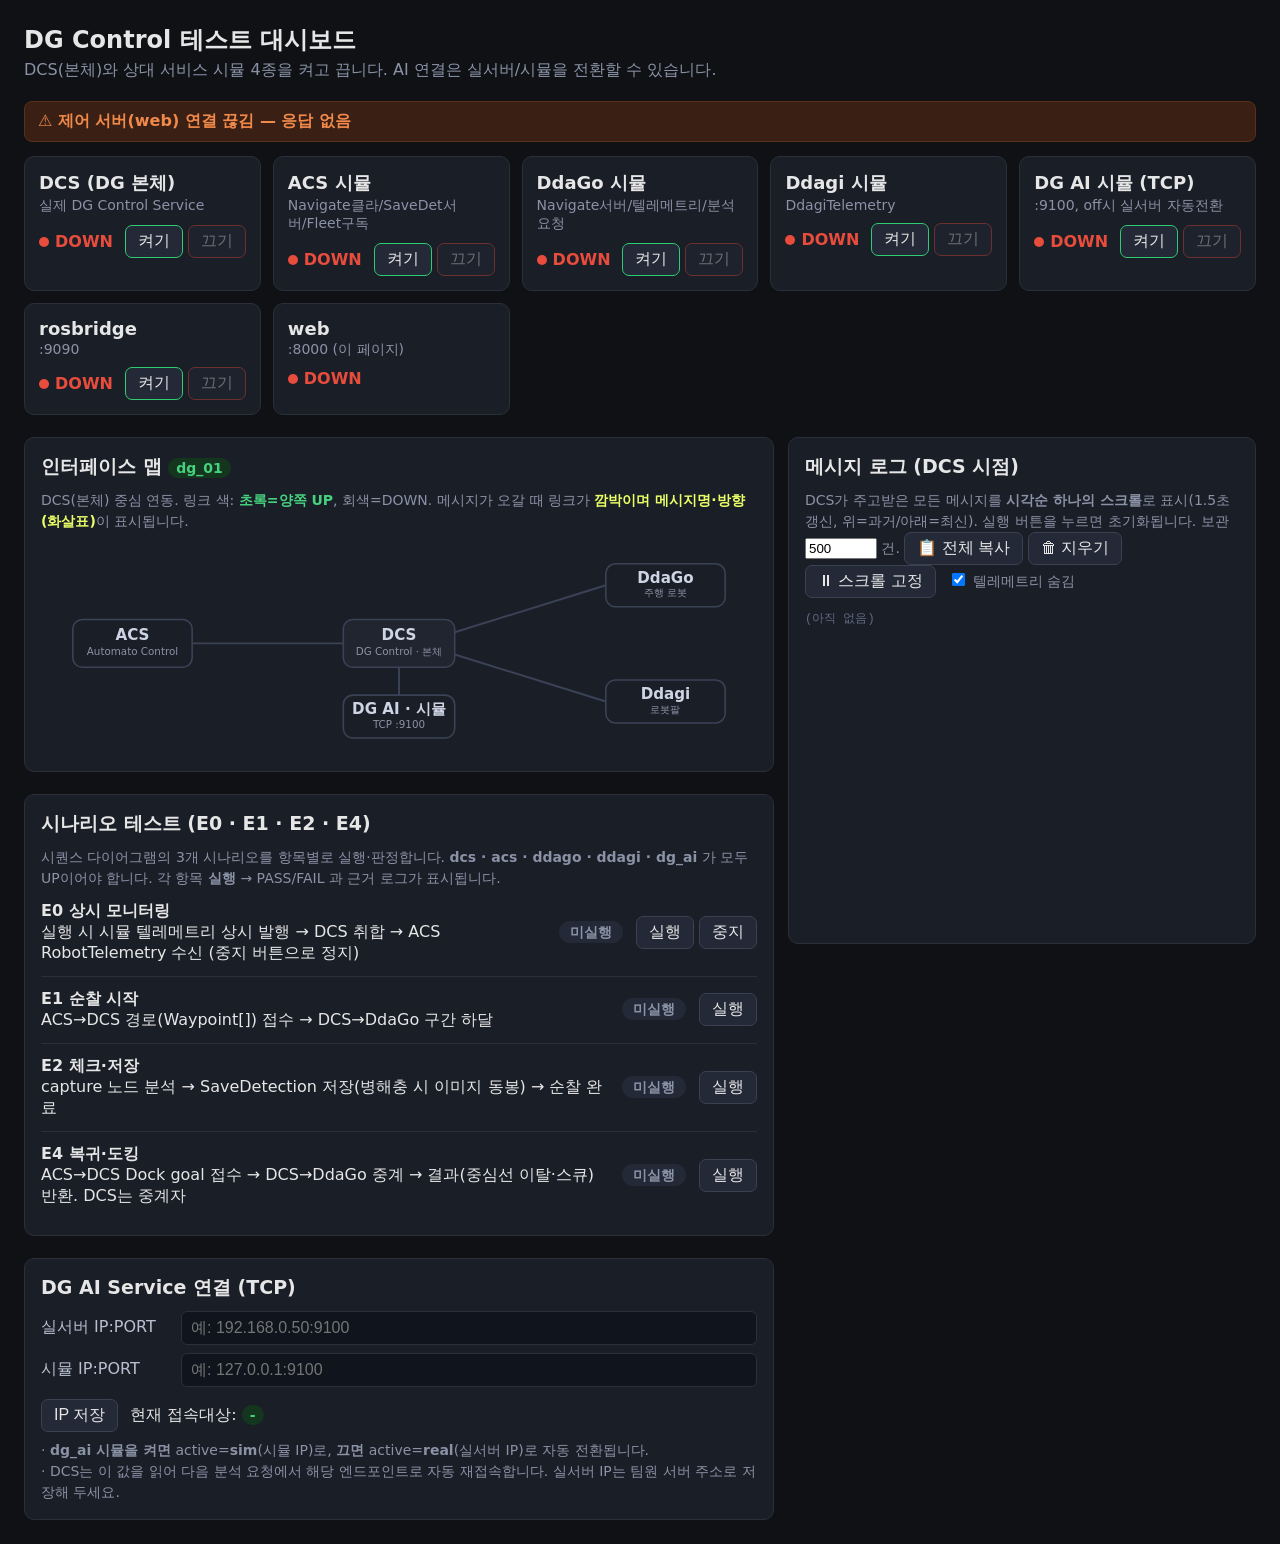
==== commit 58b704cb: "RP-118, RP-102: DG Dock 액션 중계 + 도킹 launch·테스트·E4 대시보드 E4-6(순찰 종료 복귀)/E2 22-1(실패 복귀)의 도킹 사슬 ACS→DG→Dd" ====
--- a/equip/automato_ws/dg_web/index.html
+++ b/equip/automato_ws/dg_web/index.html
@@ -159,7 +159,7 @@
       </div>
 
       <div class="panel">
-        <h2>시나리오 테스트 (E0 · E1 · E2)</h2>
+        <h2>시나리오 테스트 (E0 · E1 · E2 · E4)</h2>
         <div class="note">시퀀스 다이어그램의 3개 시나리오를 항목별로 실행·판정합니다.
           <b>dcs · acs · ddago · ddagi · dg_ai</b> 가 모두 UP이어야 합니다.
           각 항목 <b>실행</b> → PASS/FAIL 과 근거 로그가 표시됩니다.</div>
@@ -503,6 +503,7 @@
   { key: 'e0', name: 'E0 상시 모니터링', desc: '실행 시 시뮬 텔레메트리 상시 발행 → DCS 취합 → ACS RobotTelemetry 수신 (중지 버튼으로 정지)' },
   { key: 'e1', name: 'E1 순찰 시작',     desc: 'ACS→DCS 경로(Waypoint[]) 접수 → DCS→DdaGo 구간 하달' },
   { key: 'e2', name: 'E2 체크·저장',     desc: 'capture 노드 분석 → SaveDetection 저장(병해충 시 이미지 동봉) → 순찰 완료' },
+  { key: 'e4', name: 'E4 복귀·도킹',     desc: 'ACS→DCS Dock goal 접수 → DCS→DdaGo 중계 → 결과(중심선 이탈·스큐) 반환. DCS는 중계자' },
 ];
 function renderTests() {
   const c = document.getElementById('tests');
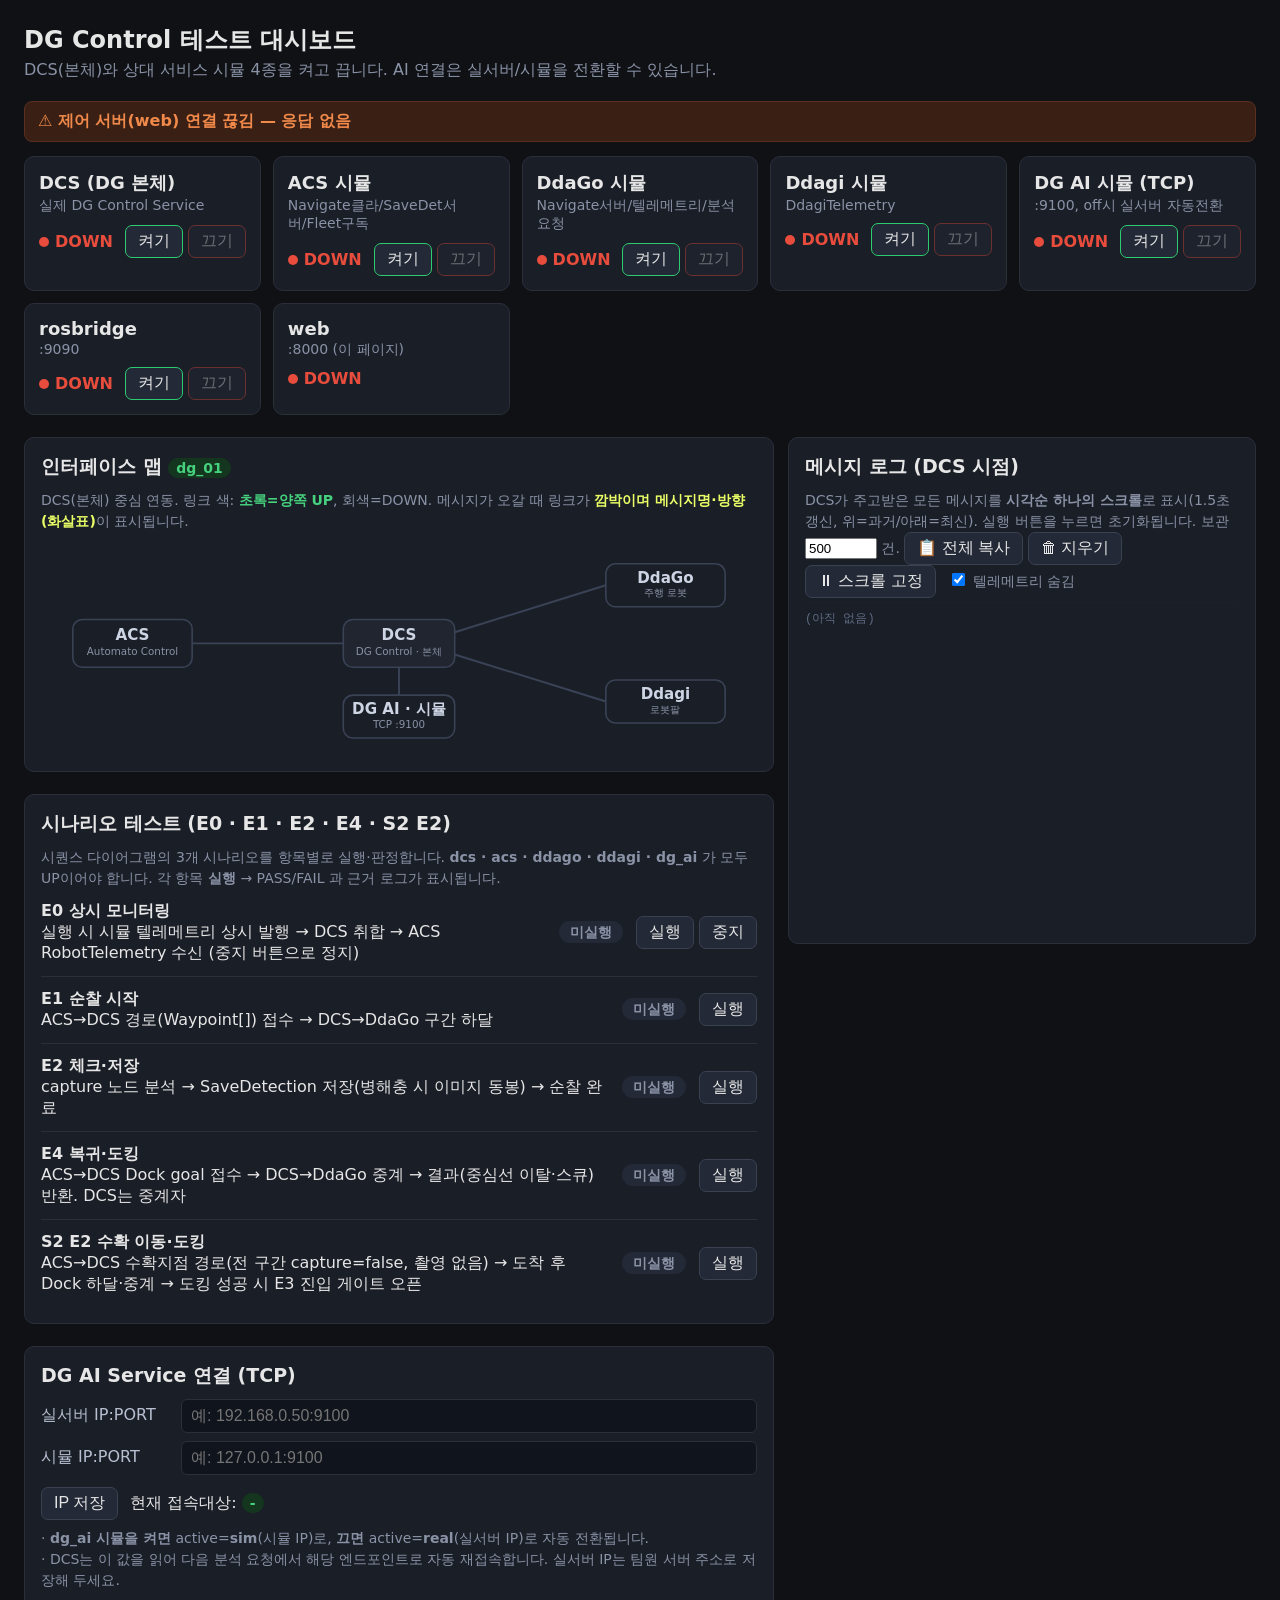
==== commit 196a6fa1: "RP-122: [DG Control Service] S2 E2 수확 위치 이동 및 도킹 수확 이동(전 구간 capture=false) → 도착 후 도킹 → 도킹 성공 시에만 E3(" ====
--- a/equip/automato_ws/dg_web/index.html
+++ b/equip/automato_ws/dg_web/index.html
@@ -159,7 +159,7 @@
       </div>
 
       <div class="panel">
-        <h2>시나리오 테스트 (E0 · E1 · E2 · E4)</h2>
+        <h2>시나리오 테스트 (E0 · E1 · E2 · E4 · S2 E2)</h2>
         <div class="note">시퀀스 다이어그램의 3개 시나리오를 항목별로 실행·판정합니다.
           <b>dcs · acs · ddago · ddagi · dg_ai</b> 가 모두 UP이어야 합니다.
           각 항목 <b>실행</b> → PASS/FAIL 과 근거 로그가 표시됩니다.</div>
@@ -504,6 +504,7 @@
   { key: 'e1', name: 'E1 순찰 시작',     desc: 'ACS→DCS 경로(Waypoint[]) 접수 → DCS→DdaGo 구간 하달' },
   { key: 'e2', name: 'E2 체크·저장',     desc: 'capture 노드 분석 → SaveDetection 저장(병해충 시 이미지 동봉) → 순찰 완료' },
   { key: 'e4', name: 'E4 복귀·도킹',     desc: 'ACS→DCS Dock goal 접수 → DCS→DdaGo 중계 → 결과(중심선 이탈·스큐) 반환. DCS는 중계자' },
+  { key: 's2e2', name: 'S2 E2 수확 이동·도킹', desc: 'ACS→DCS 수확지점 경로(전 구간 capture=false, 촬영 없음) → 도착 후 Dock 하달·중계 → 도킹 성공 시 E3 진입 게이트 오픈' },
 ];
 function renderTests() {
   const c = document.getElementById('tests');
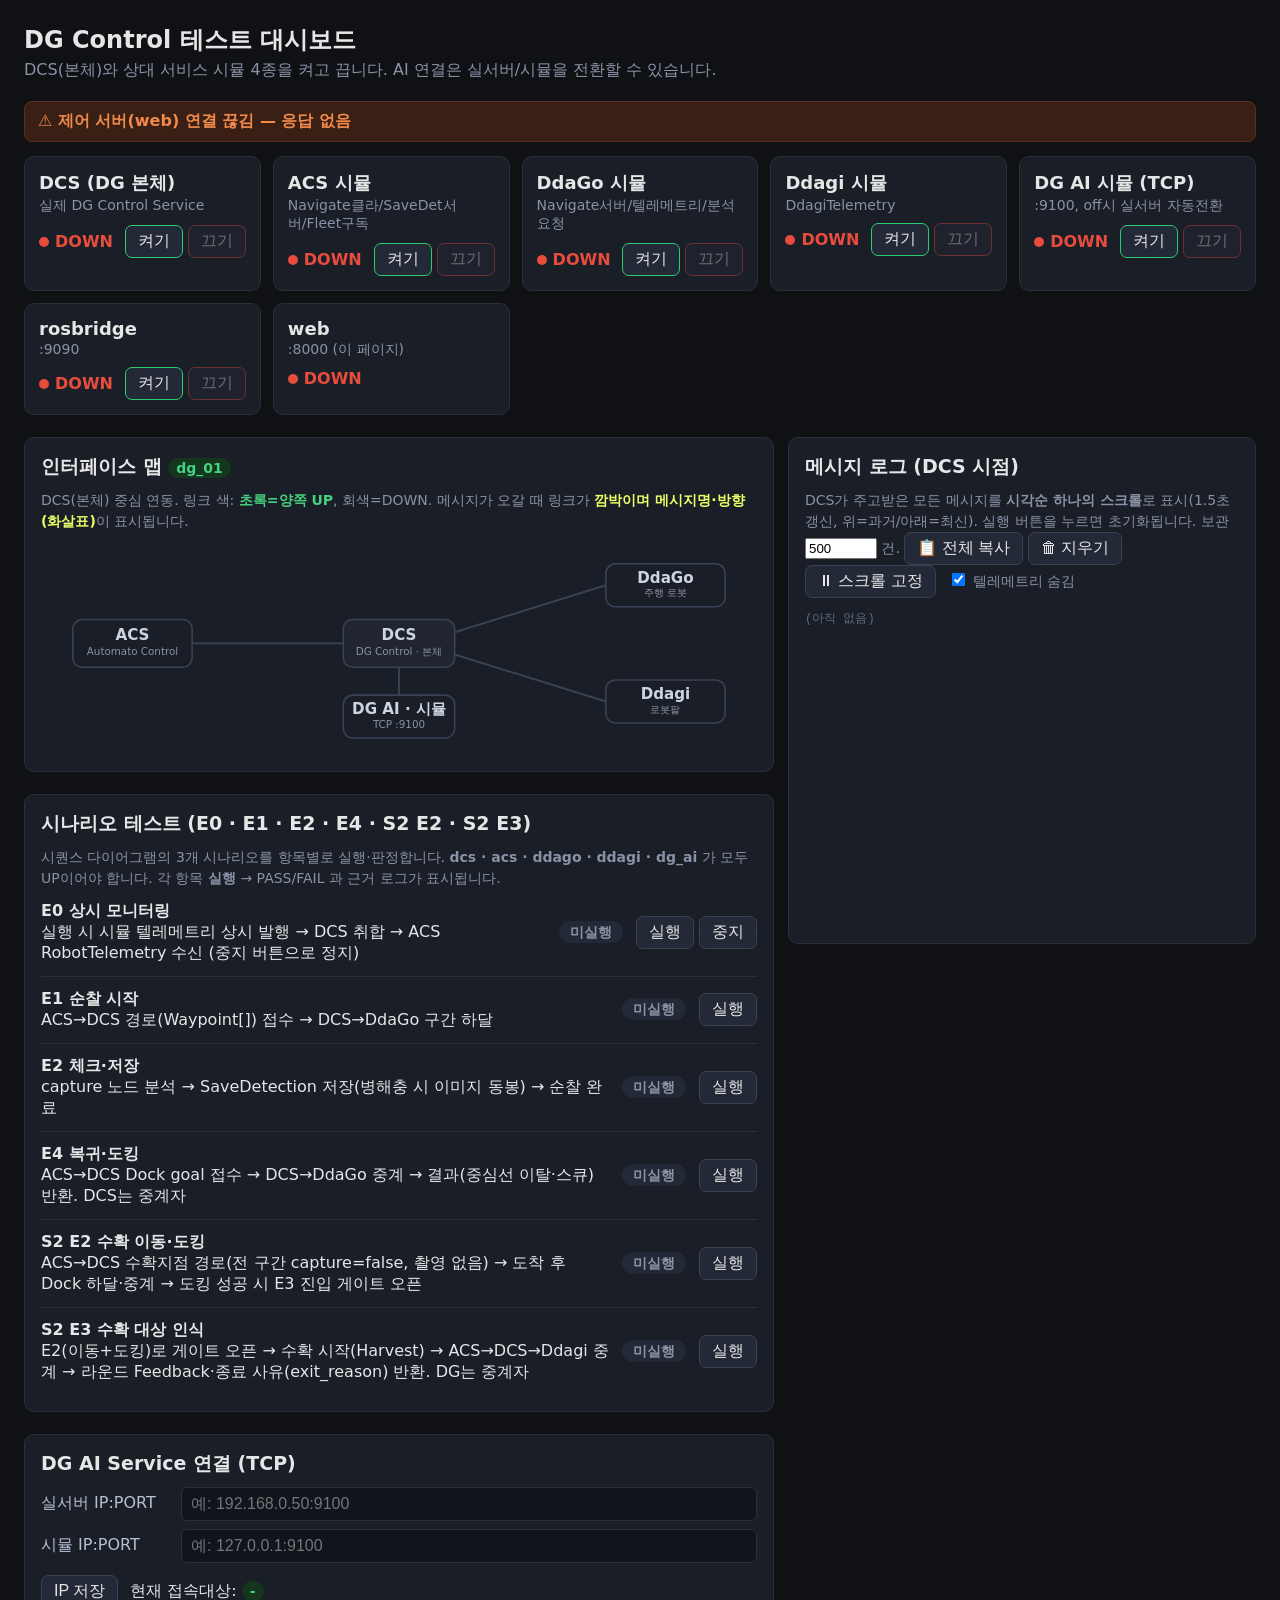
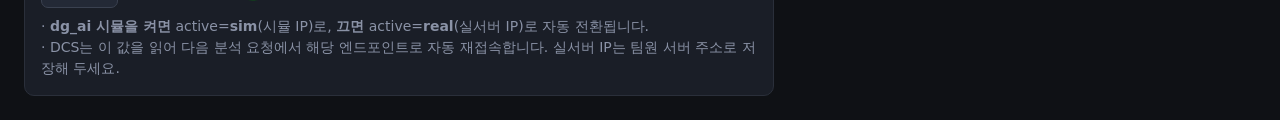
==== commit 5d88624e: "RP-99: [DG Control Service] S2 E3 수확 대상 인식 (Harvest 액션 중계) 2026-07-23 구조 변경(수확 루프 DG→Ddagi 이관)에 맞춰, " ====
--- a/equip/automato_ws/dg_web/index.html
+++ b/equip/automato_ws/dg_web/index.html
@@ -159,7 +159,7 @@
       </div>
 
       <div class="panel">
-        <h2>시나리오 테스트 (E0 · E1 · E2 · E4 · S2 E2)</h2>
+        <h2>시나리오 테스트 (E0 · E1 · E2 · E4 · S2 E2 · S2 E3)</h2>
         <div class="note">시퀀스 다이어그램의 3개 시나리오를 항목별로 실행·판정합니다.
           <b>dcs · acs · ddago · ddagi · dg_ai</b> 가 모두 UP이어야 합니다.
           각 항목 <b>실행</b> → PASS/FAIL 과 근거 로그가 표시됩니다.</div>
@@ -505,6 +505,7 @@
   { key: 'e2', name: 'E2 체크·저장',     desc: 'capture 노드 분석 → SaveDetection 저장(병해충 시 이미지 동봉) → 순찰 완료' },
   { key: 'e4', name: 'E4 복귀·도킹',     desc: 'ACS→DCS Dock goal 접수 → DCS→DdaGo 중계 → 결과(중심선 이탈·스큐) 반환. DCS는 중계자' },
   { key: 's2e2', name: 'S2 E2 수확 이동·도킹', desc: 'ACS→DCS 수확지점 경로(전 구간 capture=false, 촬영 없음) → 도착 후 Dock 하달·중계 → 도킹 성공 시 E3 진입 게이트 오픈' },
+  { key: 's2e3', name: 'S2 E3 수확 대상 인식', desc: 'E2(이동+도킹)로 게이트 오픈 → 수확 시작(Harvest) → ACS→DCS→Ddagi 중계 → 라운드 Feedback·종료 사유(exit_reason) 반환. DG는 중계자' },
 ];
 function renderTests() {
   const c = document.getElementById('tests');
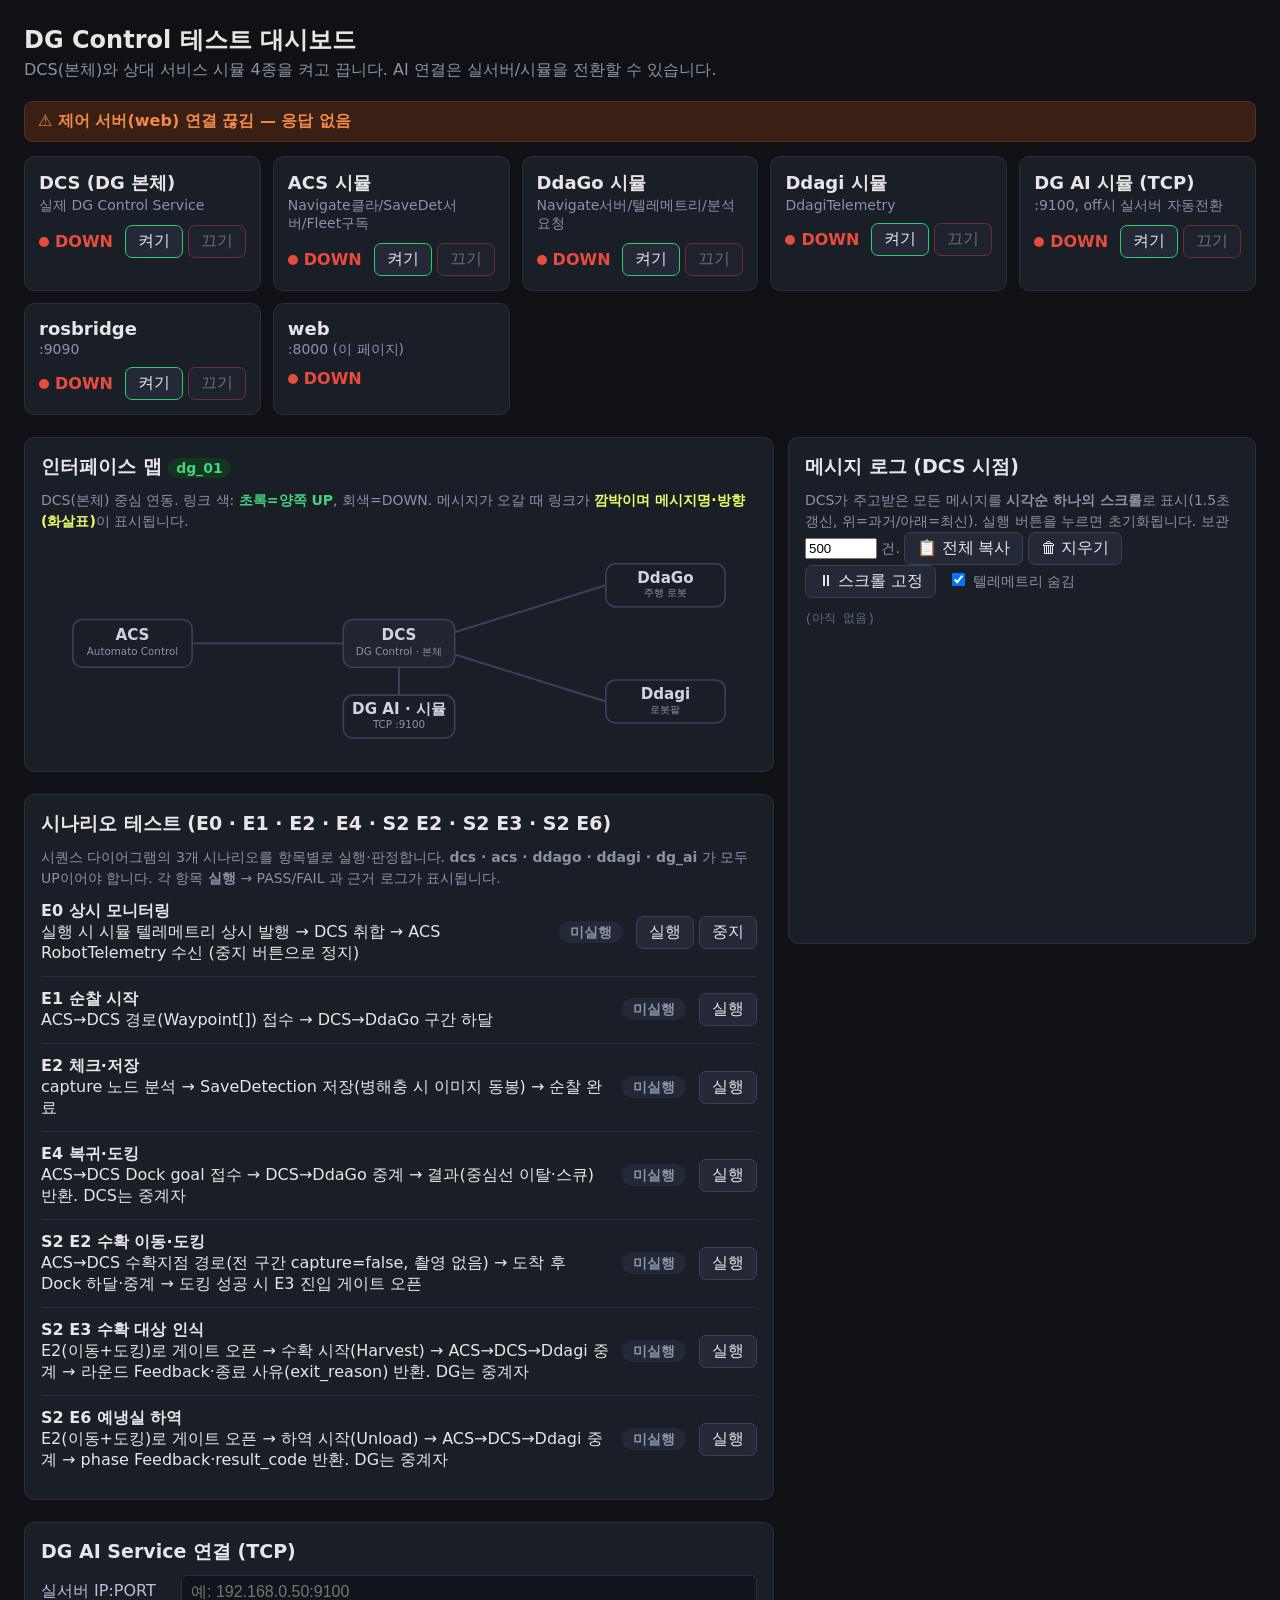
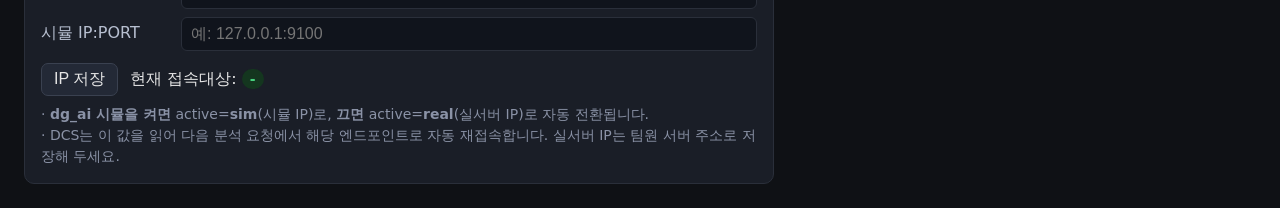
==== commit cba4b687: "RP-101: [DG Control Service] S2 E6 예냉실 하역 (Unload 액션 중계) 시나리오2 E6에서 DCS가 담당하는 Unload 액션 중계를 구현한다. 하역" ====
--- a/equip/automato_ws/dg_web/index.html
+++ b/equip/automato_ws/dg_web/index.html
@@ -159,7 +159,7 @@
       </div>
 
       <div class="panel">
-        <h2>시나리오 테스트 (E0 · E1 · E2 · E4 · S2 E2 · S2 E3)</h2>
+        <h2>시나리오 테스트 (E0 · E1 · E2 · E4 · S2 E2 · S2 E3 · S2 E6)</h2>
         <div class="note">시퀀스 다이어그램의 3개 시나리오를 항목별로 실행·판정합니다.
           <b>dcs · acs · ddago · ddagi · dg_ai</b> 가 모두 UP이어야 합니다.
           각 항목 <b>실행</b> → PASS/FAIL 과 근거 로그가 표시됩니다.</div>
@@ -506,6 +506,7 @@
   { key: 'e4', name: 'E4 복귀·도킹',     desc: 'ACS→DCS Dock goal 접수 → DCS→DdaGo 중계 → 결과(중심선 이탈·스큐) 반환. DCS는 중계자' },
   { key: 's2e2', name: 'S2 E2 수확 이동·도킹', desc: 'ACS→DCS 수확지점 경로(전 구간 capture=false, 촬영 없음) → 도착 후 Dock 하달·중계 → 도킹 성공 시 E3 진입 게이트 오픈' },
   { key: 's2e3', name: 'S2 E3 수확 대상 인식', desc: 'E2(이동+도킹)로 게이트 오픈 → 수확 시작(Harvest) → ACS→DCS→Ddagi 중계 → 라운드 Feedback·종료 사유(exit_reason) 반환. DG는 중계자' },
+  { key: 's2e6', name: 'S2 E6 예냉실 하역', desc: 'E2(이동+도킹)로 게이트 오픈 → 하역 시작(Unload) → ACS→DCS→Ddagi 중계 → phase Feedback·result_code 반환. DG는 중계자' },
 ];
 function renderTests() {
   const c = document.getElementById('tests');
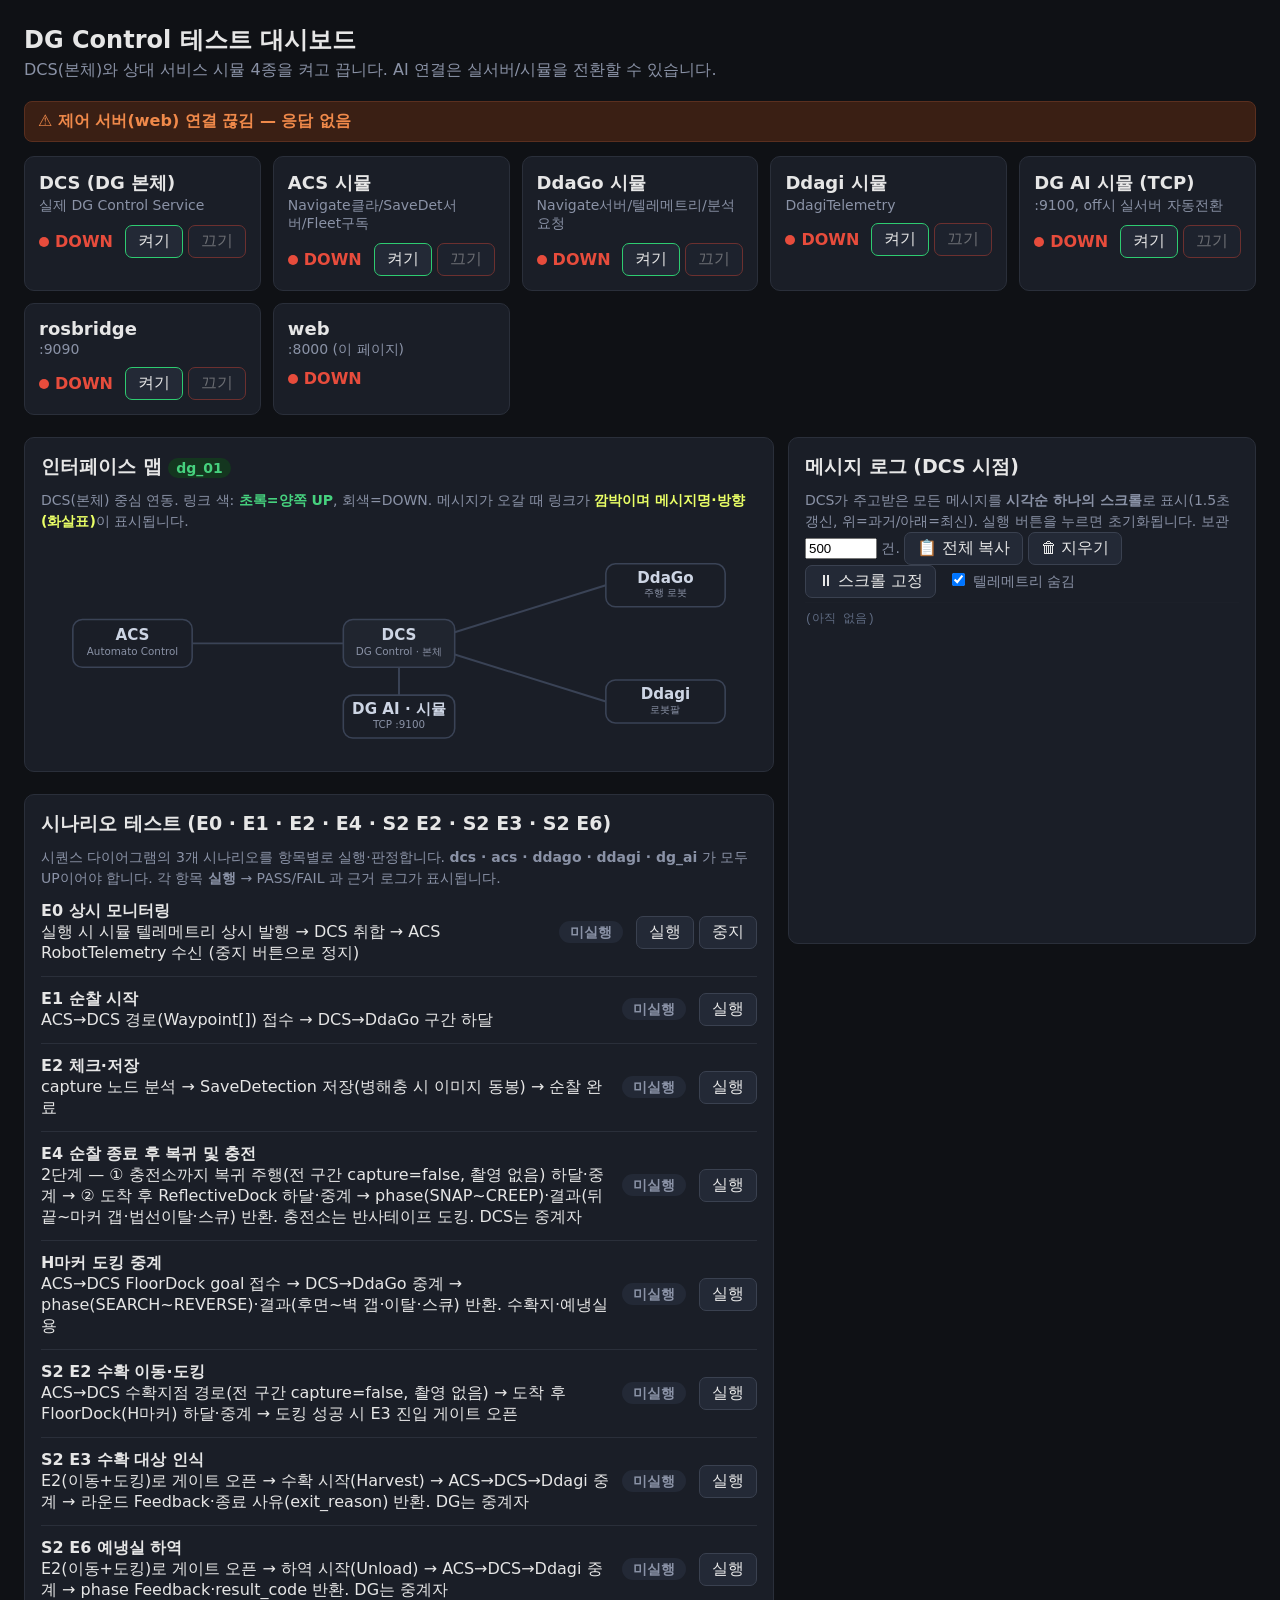
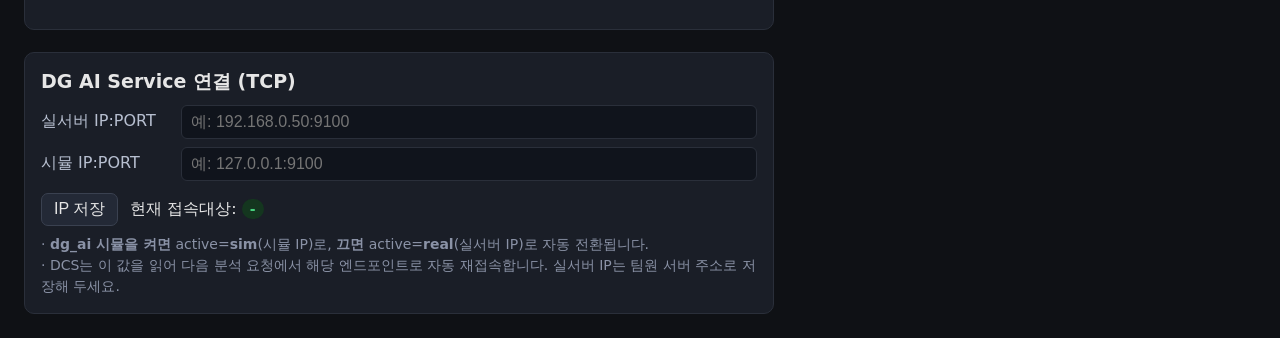
==== commit c4616dae: "RP-131: [DG Control Service] H마커·반사테이프 정밀 도킹 중계 도킹 방식이 셋으로 늘어(charuco 휴면 / 바닥 H 마커=수확지·예냉실 / 반사테이프=충" ====
--- a/equip/automato_ws/dg_web/index.html
+++ b/equip/automato_ws/dg_web/index.html
@@ -336,6 +336,22 @@
   { key: 'dg_ai', dir: 'from_dcs', iface: 'analyze_request',    type: 'TCP',     name: '4B len + JSON',              scen: 'E2' },
   { key: 'dg_ai', dir: 'to_dcs',   iface: 'analyze_response',   type: 'TCP',     name: '4B len + JSON',              scen: 'E2·E3' },
 ];
+// 정밀 도킹 3종(RP-131) — 액션 타입·이름만 다르고 goal/feedback/result 구조는 같아서
+// 표를 돌려 6줄씩 만든다. charuco 는 현재 휴면이지만 중계 경로가 살아 있어 남겨 둔다.
+for (const d of [
+  { iface: 'Dock',           act: 'dock',            scen: '휴면' },
+  { iface: 'FloorDock',      act: 'floor_dock',      scen: 'S2 E2·E5' },
+  { iface: 'ReflectiveDock', act: 'reflective_dock', scen: 'E4·22-1' },
+]) {
+  MSGS.push(
+    { key: 'acs',   dir: 'to_dcs',   iface: d.iface,                        type: 'action', name: `/{rid}/${d.act}`,             scen: d.scen },
+    { key: 'acs',   dir: 'from_dcs', iface: `${d.iface}/feedback`,          type: 'action', name: `/{rid}/${d.act} (feedback)`,  scen: d.scen },
+    { key: 'acs',   dir: 'from_dcs', iface: `${d.iface}/result`,            type: 'action', name: `/{rid}/${d.act} (result)`,    scen: d.scen },
+    { key: 'ddago', dir: 'from_dcs', iface: `${d.iface}(→DdaGo)`,           type: 'action', name: `/ddago/${d.act}`,             scen: d.scen },
+    { key: 'ddago', dir: 'to_dcs',   iface: `${d.iface}(→DdaGo)/feedback`,  type: 'action', name: `/ddago/${d.act} (feedback)`,  scen: d.scen },
+    { key: 'ddago', dir: 'to_dcs',   iface: `${d.iface}(→DdaGo)/result`,    type: 'action', name: `/ddago/${d.act} (result)`,    scen: d.scen },
+  );
+}
 // iface -> {key, type, short, name}. 방향(dir)은 각 wire 레코드의 값을 사용.
 // name 의 {rid} 는 서버가 알려준 ROBOT_ID 로 치환한다(토픽/액션 실제 이름).
 const IFACE = {};
@@ -503,8 +519,9 @@
   { key: 'e0', name: 'E0 상시 모니터링', desc: '실행 시 시뮬 텔레메트리 상시 발행 → DCS 취합 → ACS RobotTelemetry 수신 (중지 버튼으로 정지)' },
   { key: 'e1', name: 'E1 순찰 시작',     desc: 'ACS→DCS 경로(Waypoint[]) 접수 → DCS→DdaGo 구간 하달' },
   { key: 'e2', name: 'E2 체크·저장',     desc: 'capture 노드 분석 → SaveDetection 저장(병해충 시 이미지 동봉) → 순찰 완료' },
-  { key: 'e4', name: 'E4 복귀·도킹',     desc: 'ACS→DCS Dock goal 접수 → DCS→DdaGo 중계 → 결과(중심선 이탈·스큐) 반환. DCS는 중계자' },
-  { key: 's2e2', name: 'S2 E2 수확 이동·도킹', desc: 'ACS→DCS 수확지점 경로(전 구간 capture=false, 촬영 없음) → 도착 후 Dock 하달·중계 → 도킹 성공 시 E3 진입 게이트 오픈' },
+  { key: 'e4', name: 'E4 순찰 종료 후 복귀 및 충전', desc: '2단계 — ① 충전소까지 복귀 주행(전 구간 capture=false, 촬영 없음) 하달·중계 → ② 도착 후 ReflectiveDock 하달·중계 → phase(SNAP~CREEP)·결과(뒤끝~마커 갭·법선이탈·스큐) 반환. 충전소는 반사테이프 도킹. DCS는 중계자' },
+  { key: 'e4floor', name: 'H마커 도킹 중계',  desc: 'ACS→DCS FloorDock goal 접수 → DCS→DdaGo 중계 → phase(SEARCH~REVERSE)·결과(후면~벽 갭·이탈·스큐) 반환. 수확지·예냉실용' },
+  { key: 's2e2', name: 'S2 E2 수확 이동·도킹', desc: 'ACS→DCS 수확지점 경로(전 구간 capture=false, 촬영 없음) → 도착 후 FloorDock(H마커) 하달·중계 → 도킹 성공 시 E3 진입 게이트 오픈' },
   { key: 's2e3', name: 'S2 E3 수확 대상 인식', desc: 'E2(이동+도킹)로 게이트 오픈 → 수확 시작(Harvest) → ACS→DCS→Ddagi 중계 → 라운드 Feedback·종료 사유(exit_reason) 반환. DG는 중계자' },
   { key: 's2e6', name: 'S2 E6 예냉실 하역', desc: 'E2(이동+도킹)로 게이트 오픈 → 하역 시작(Unload) → ACS→DCS→Ddagi 중계 → phase Feedback·result_code 반환. DG는 중계자' },
 ];
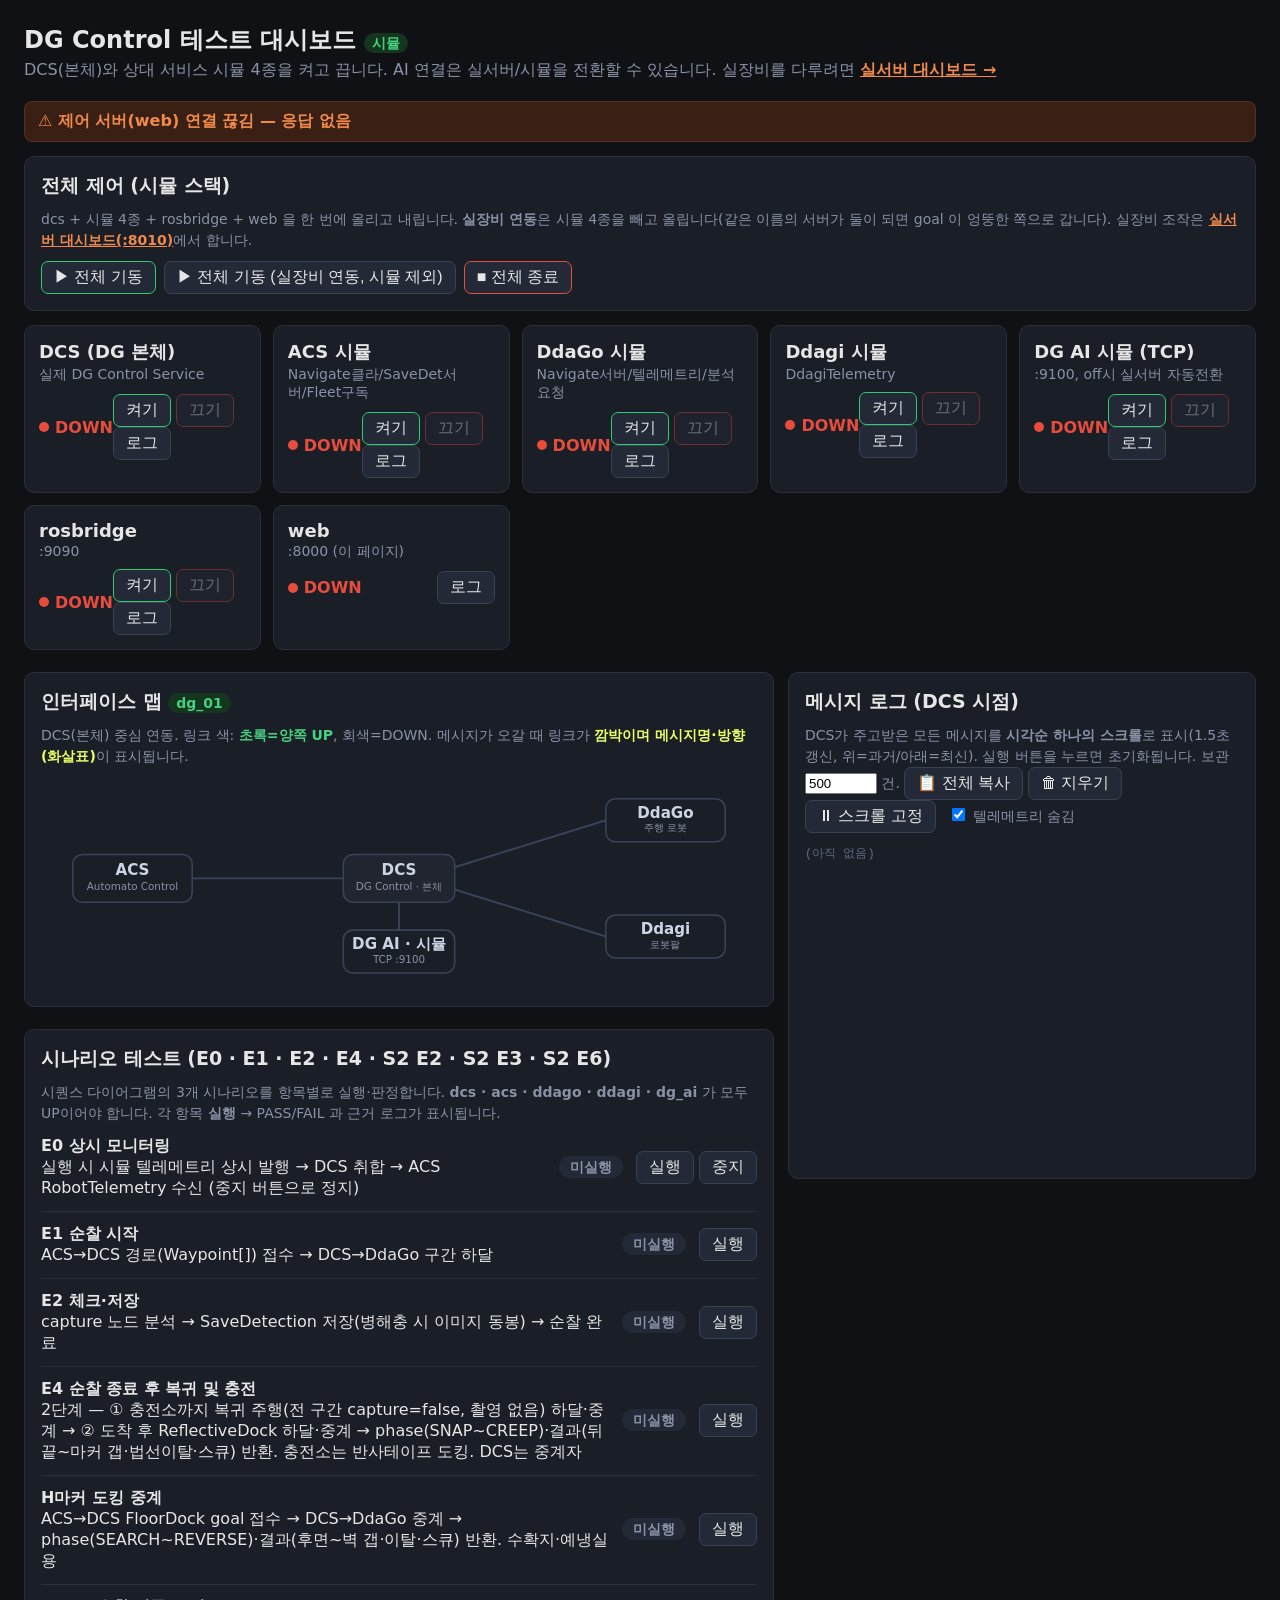
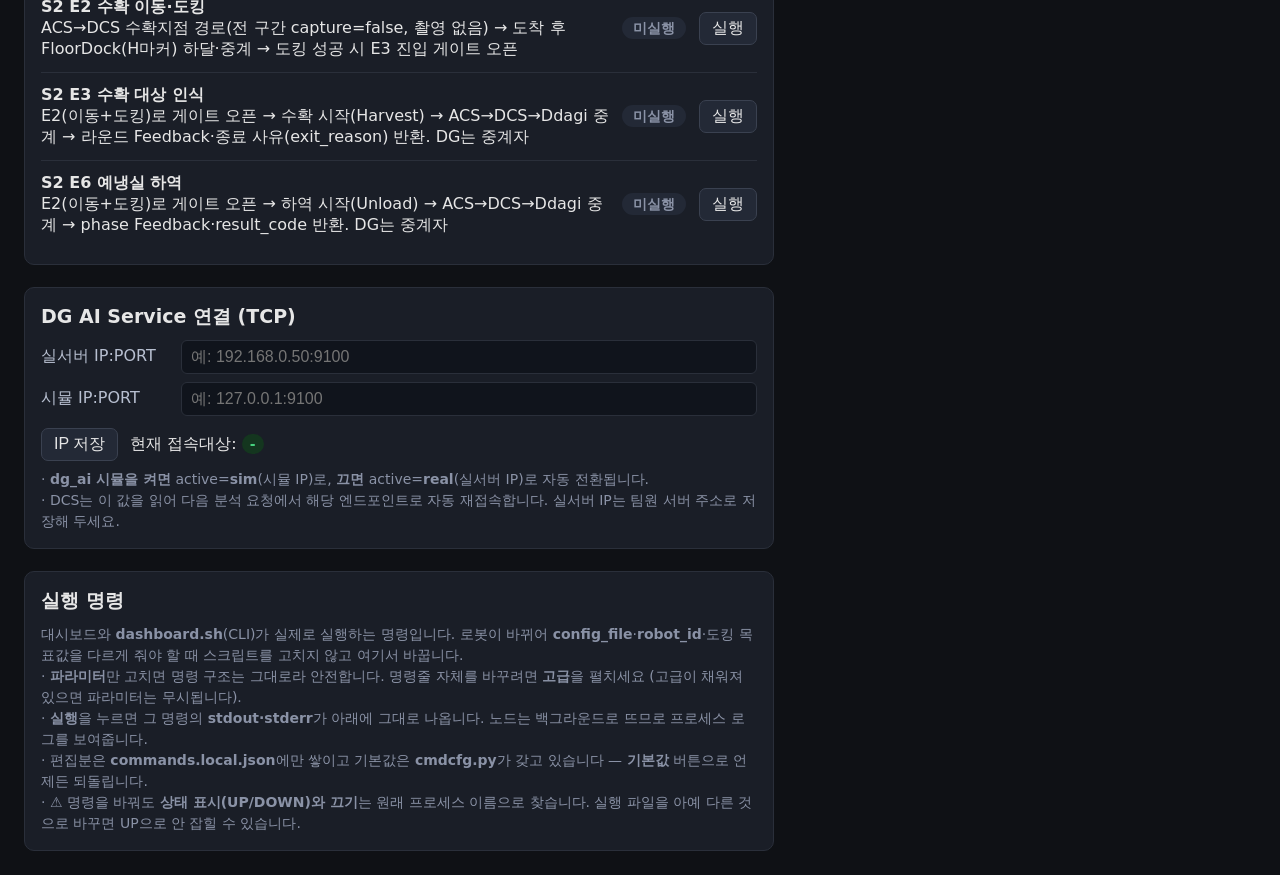
==== commit fe4b22d4: "feat: RP-126 바닥 H 도킹 로마숫자 스테이션 인식 + dg_web 실서버 대시보드 [RP-126 바닥 H 도킹] - floor_detector: recognize_rom" ====
--- a/equip/automato_ws/dg_web/index.html
+++ b/equip/automato_ws/dg_web/index.html
@@ -99,13 +99,52 @@
   .wire-row code { font-family: ui-monospace, monospace; font-size: 13px; color: #6f7a90;
                    white-space: pre-wrap; word-break: break-all; }
   .wire-row code.has { color: #bcd0a0; }
+  /* 실행 명령 편집 */
+  .cmd-group { margin-top: 14px; }
+  .cmd-group > .svc-title { margin-bottom: 6px; }
+  .cmd-item { border-top: 1px solid #2a2f3a; padding: 10px 0; }
+  .cmd-head { display: flex; justify-content: space-between; align-items: center; gap: 10px; flex-wrap: wrap; }
+  .cmd-name { font-weight: 700; font-size: 16px; }
+  .cmd-name .key { color: #5f6b82; font-family: ui-monospace, monospace; font-size: 13px; margin-left: 6px; }
+  .cmd-btns { display: flex; gap: 6px; flex-wrap: wrap; }
+  .cmd-btns button { padding: 4px 10px; font-size: 14px; }
+  .cmd-prev { font-family: ui-monospace, monospace; font-size: 13px; color: #bcd0a0;
+              background: #0a0d13; border: 1px solid #2a2f3a; border-radius: 6px;
+              padding: 7px 9px; margin-top: 7px; white-space: pre-wrap; word-break: break-all; }
+  .cmd-params { display: flex; flex-wrap: wrap; gap: 8px 14px; margin-top: 8px; }
+  .cmd-param { display: flex; align-items: center; gap: 6px; }
+  .cmd-param label { color: #b7bfd0; font-size: 14px; font-family: ui-monospace, monospace; }
+  .cmd-param input { background: #10141c; border: 1px solid #2a2f3a; color: #e6e6e6;
+                     border-radius: 6px; padding: 4px 7px; font-size: 14px; width: 130px;
+                     font-family: ui-monospace, monospace; }
+  .cmd-adv { margin-top: 8px; }
+  .cmd-adv textarea { width: 100%; box-sizing: border-box; min-height: 66px; background: #10141c;
+                      border: 1px solid #3a4150; color: #e6e6e6; border-radius: 6px; padding: 7px 9px;
+                      font-family: ui-monospace, monospace; font-size: 13px; line-height: 1.5; }
+  .edited-badge { font-size: 12px; font-weight: 700; padding: 2px 8px; border-radius: 20px;
+                  background: #3a2f14; color: #f0b45a; }
 </style>
 </head>
 <body>
-  <h1>DG Control 테스트 대시보드</h1>
-  <div class="sub">DCS(본체)와 상대 서비스 시뮬 4종을 켜고 끕니다. AI 연결은 실서버/시뮬을 전환할 수 있습니다.</div>
+  <h1>DG Control 테스트 대시보드 <span class="active-badge active-sim">시뮬</span></h1>
+  <div class="sub">DCS(본체)와 상대 서비스 시뮬 4종을 켜고 끕니다. AI 연결은 실서버/시뮬을 전환할 수 있습니다.
+    실장비를 다루려면 <a href="/real" style="color:#f0894a;font-weight:700">실서버 대시보드 →</a></div>
 
   <div id="conn-banner" class="conn-banner" style="display:none">⚠ 제어 서버(web) 연결 끊김 — 응답 없음</div>
+  <div id="guard-banner" class="conn-banner" style="display:none"></div>
+
+  <div class="panel" style="max-width:none;margin-top:0;margin-bottom:14px">
+    <h2>전체 제어 (시뮬 스택)</h2>
+    <div class="note">dcs + 시뮬 4종 + rosbridge + web 을 한 번에 올리고 내립니다.
+      <b>실장비 연동</b>은 시뮬 4종을 빼고 올립니다(같은 이름의 서버가 둘이 되면 goal 이 엉뚱한 쪽으로 갑니다).
+      실장비 조작은 <a href="http://localhost:8010/" style="color:#f0894a;font-weight:700">실서버 대시보드(:8010)</a>에서 합니다.</div>
+    <div style="display:flex;gap:8px;margin-top:10px;flex-wrap:wrap">
+      <button class="on"  id="stk-up"   onclick="stack('up')">▶ 전체 기동</button>
+      <button            id="stk-nosim" onclick="stack('up?no-sim')">▶ 전체 기동 (실장비 연동, 시뮬 제외)</button>
+      <button class="off" id="stk-down" onclick="stack('down')">■ 전체 종료</button>
+    </div>
+    <pre class="log" id="stack-log" style="display:none"></pre>
+  </div>
 
   <div class="grid" id="grid"></div>
 
@@ -186,6 +225,19 @@
           · DCS는 이 값을 읽어 다음 분석 요청에서 해당 엔드포인트로 자동 재접속합니다. 실서버 IP는 팀원 서버 주소로 저장해 두세요.
         </div>
       </div>
+
+      <div class="panel">
+        <h2>실행 명령</h2>
+        <div class="note">대시보드와 <b>dashboard.sh</b>(CLI)가 실제로 실행하는 명령입니다. 로봇이 바뀌어
+          <b>config_file</b>·<b>robot_id</b>·도킹 목표값을 다르게 줘야 할 때 스크립트를 고치지 않고 여기서 바꿉니다.<br>
+          · <b>파라미터</b>만 고치면 명령 구조는 그대로라 안전합니다. 명령줄 자체를 바꾸려면 <b>고급</b>을 펼치세요
+            (고급이 채워져 있으면 파라미터는 무시됩니다).<br>
+          · <b>실행</b>을 누르면 그 명령의 <b>stdout·stderr</b>가 아래에 그대로 나옵니다. 노드는 백그라운드로 뜨므로 프로세스 로그를 보여줍니다.<br>
+          · 편집분은 <b>commands.local.json</b>에만 쌓이고 기본값은 <b>cmdcfg.py</b>가 갖고 있습니다 — <b>기본값</b> 버튼으로 언제든 되돌립니다.<br>
+          · ⚠️ 명령을 바꿔도 <b>상태 표시(UP/DOWN)와 끄기</b>는 원래 프로세스 이름으로 찾습니다. 실행 파일을 아예 다른 것으로 바꾸면 UP으로 안 잡힐 수 있습니다.
+        </div>
+        <div id="cmds"></div>
+      </div>
     </div>
 
     <div class="panel msg-panel">
@@ -232,10 +284,13 @@
         <span>
           ${n.ctl ? `<button class="on"  ${up ? 'disabled' : ''} onclick="ctl('${n.key}','start')">켜기</button>
                      <button class="off" ${up ? '' : 'disabled'} onclick="ctl('${n.key}','stop')">끄기</button>` : ''}
+          <button onclick="showNodeLog('${n.key}')">로그</button>
         </span>
-      </div>`;
+      </div>
+      <pre class="log" id="nodelog-${n.key}" style="display:none"></pre>`;
     grid.appendChild(card);
   }
+  for (const k of _openNodeLogs) loadNodeLog(k);   // 카드가 새로 그려져도 펼친 로그는 유지
   if (state.robot_id) {
     RID = state.robot_id;
     const b = document.getElementById('rid-badge');
@@ -302,8 +357,39 @@
   }
 }
 async function ctl(name, action) {
-  await fetch(`/api/node/${name}/${action}`, { method: 'POST' });
+  // 실장비가 떠 있으면 서버가 409 로 막는다. 응답을 버리면 버튼을 눌러도 아무 일이
+  // 없는 것처럼 보여 원인을 못 찾으므로, 차단 사유를 반드시 띄운다.
+  try {
+    const r = await fetch(`/api/node/${name}/${action}`, { method: 'POST' });
+    const j = await r.json().catch(() => ({}));
+    showGuard(!r.ok && j.error ? j.error : '');
+  } catch (e) {}
   setTimeout(refresh, 600);
+}
+// 스택 전체 기동·종료. dashboard.sh up/down 을 그대로 부르므로 시간이 걸린다 —
+// 끝날 때까지 버튼을 막고 출력(status 표까지)을 그대로 편다.
+async function stack(act) {
+  const btns = ['stk-up', 'stk-nosim', 'stk-down'].map(id => document.getElementById(id));
+  const pre = document.getElementById('stack-log');
+  btns.forEach(b => { if (b) b.disabled = true; });
+  pre.style.display = 'block';
+  pre.textContent = (act.startsWith('up') ? '전체 기동' : '전체 종료') + ' 중…';
+  showGuard('');
+  try {
+    const j = await (await fetch('/api/stack/' + act, { method: 'POST' })).json();
+    pre.textContent = (j.lines || []).join('\n') || '(출력 없음)';
+    pre.scrollTop = pre.scrollHeight;
+  } catch (e) {
+    pre.textContent = '(요청 실패 — 제어 서버 연결 확인)';
+  }
+  btns.forEach(b => { if (b) b.disabled = false; });
+  refresh();
+}
+function showGuard(msg) {
+  const el = document.getElementById('guard-banner');
+  if (!el) return;
+  el.style.display = msg ? 'block' : 'none';
+  el.textContent = msg ? '⛔ ' + msg : '';
 }
 async function saveTarget() {
   const body = { real: document.getElementById('real').value.trim(),
@@ -578,6 +664,154 @@
   btn.disabled = false;
 }
 
+// ===== 노드 프로세스 로그 (stdout+stderr 원문) =====
+// 카드가 2.5초마다 다시 그려지므로, 열어 둔 로그는 _openNodeLogs 로 기억해 다시 채운다.
+const _openNodeLogs = new Set();
+async function showNodeLog(key) {
+  const pre = document.getElementById('nodelog-' + key);
+  if (!pre) return;
+  if (_openNodeLogs.has(key)) { _openNodeLogs.delete(key); pre.style.display = 'none'; return; }
+  _openNodeLogs.add(key);
+  await loadNodeLog(key);
+}
+async function loadNodeLog(key) {
+  const pre = document.getElementById('nodelog-' + key);
+  if (!pre) return;
+  pre.style.display = 'block';
+  try {
+    const r = await fetch('/api/node/' + key + '/log');
+    const j = await r.json();
+    pre.textContent = (j.lines || []).join('\n') || '(로그 없음 — 아직 실행된 적이 없습니다)';
+    pre.scrollTop = pre.scrollHeight;
+  } catch (e) { pre.textContent = '(로그를 읽지 못했습니다)'; }
+}
+
+// ===== 실행 명령 편집 =====
+let CMDS = [];
+const _advOpen = new Set();   // '고급'(명령줄 전체 편집)을 펼쳐 둔 항목
+function escAttr(s) { return escapeHtml(s).replace(/"/g, '&quot;'); }
+
+async function loadCommands() {
+  try {
+    const r = await fetch('/api/commands');
+    CMDS = await r.json();
+    renderCommands();
+  } catch (e) {}
+}
+
+function renderCommands() {
+  const c = document.getElementById('cmds');
+  if (!c) return;
+  // 펼쳐 둔 실행 로그(stdout·stderr)는 다시 그려도 날아가지 않게 옮겨 담는다.
+  const keep = {};
+  for (const pre of c.querySelectorAll('pre[id^="clog-"]')) {
+    if (pre.style.display === 'block') keep[pre.id] = pre.textContent;
+  }
+  c.innerHTML = '';
+  let lastGroup = null, box = null;
+  for (const cmd of CMDS) {
+    if (cmd.group !== lastGroup) {
+      lastGroup = cmd.group;
+      box = document.createElement('div');
+      box.className = 'cmd-group';
+      box.innerHTML = `<div class="svc-title">${escapeHtml(cmd.group)}</div>`;
+      c.appendChild(box);
+    }
+    const names = Object.keys(cmd.params);
+    const adv = _advOpen.has(cmd.key) || !!cmd.cmdline;
+    const item = document.createElement('div');
+    item.className = 'cmd-item';
+    item.innerHTML = `
+      <div class="cmd-head">
+        <div class="cmd-name">${escapeHtml(cmd.label)}<span class="key">${escapeHtml(cmd.key)}</span>
+          ${cmd.edited ? ' <span class="edited-badge">편집됨</span>' : ''}</div>
+        <div class="cmd-btns">
+          <button id="crun-${cmd.key}" onclick="runCommand('${cmd.key}')">실행</button>
+          <button onclick="saveCommand('${cmd.key}')">저장</button>
+          <button onclick="toggleAdv('${cmd.key}')">고급</button>
+          <button ${cmd.edited ? '' : 'disabled'} onclick="resetCommand('${cmd.key}')">기본값</button>
+        </div>
+      </div>
+      ${names.length ? `<div class="cmd-params">${names.map(p => `
+        <div class="cmd-param"><label>${escapeHtml(p)}</label>
+          <input id="cp-${cmd.key}-${p}" value="${escAttr(cmd.params[p])}"></div>`).join('')}</div>` : ''}
+      <div class="cmd-adv" id="cadv-${cmd.key}" style="display:${adv ? 'block' : 'none'}">
+        <textarea id="cl-${cmd.key}" spellcheck="false"
+          placeholder="비워 두면 위 파라미터로 명령을 만듭니다. 채우면 이 줄을 그대로 실행합니다."
+          >${escapeHtml(cmd.cmdline)}</textarea>
+      </div>
+      <div class="cmd-prev" id="cprev-${cmd.key}">${escapeHtml(cmd.effective)}</div>
+      <pre class="log" id="clog-${cmd.key}" style="display:none"></pre>`;
+    box.appendChild(item);
+  }
+  for (const id in keep) {
+    const pre = document.getElementById(id);
+    if (pre) { pre.style.display = 'block'; pre.textContent = keep[id]; }
+  }
+}
+
+function toggleAdv(key) {
+  if (_advOpen.has(key)) _advOpen.delete(key); else _advOpen.add(key);
+  const el = document.getElementById('cadv-' + key);
+  if (el) el.style.display = _advOpen.has(key) ? 'block' : 'none';
+}
+
+function _replaceCmd(updated) {
+  if (!updated || !updated.key) return;
+  const i = CMDS.findIndex(c => c.key === updated.key);
+  if (i >= 0) CMDS[i] = updated;
+  renderCommands();
+}
+
+async function saveCommand(key) {
+  const cmd = CMDS.find(c => c.key === key);
+  if (!cmd) return;
+  const params = {};
+  for (const p of Object.keys(cmd.params)) {
+    const el = document.getElementById('cp-' + key + '-' + p);
+    if (el) params[p] = el.value;
+  }
+  const ta = document.getElementById('cl-' + key);
+  const body = { params: params, cmdline: ta ? ta.value : '' };
+  try {
+    const r = await fetch('/api/commands/' + key, {
+      method: 'POST', headers: { 'Content-Type': 'application/json' },
+      body: JSON.stringify(body),
+    });
+    _replaceCmd(await r.json());
+  } catch (e) {}
+}
+
+async function resetCommand(key) {
+  try {
+    const r = await fetch('/api/commands/' + key + '/reset', { method: 'POST' });
+    _advOpen.delete(key);
+    _replaceCmd(await r.json());
+  } catch (e) {}
+}
+
+// 실행 — stdout·stderr 를 그대로 받아 아래에 편다.
+// 도킹처럼 오래 걸리는 명령은 끝날 때까지 응답이 안 오므로 버튼을 막아 둔다.
+async function runCommand(key) {
+  const btn = document.getElementById('crun-' + key);
+  const pre = document.getElementById('clog-' + key);
+  if (btn) { btn.disabled = true; btn.textContent = '실행중...'; }
+  if (pre) { pre.style.display = 'block'; pre.textContent = '실행중...'; }
+  try {
+    const r = await fetch('/api/commands/' + key + '/run', { method: 'POST' });
+    const j = await r.json();
+    if (pre) {
+      pre.textContent = (j.lines || []).join('\n') || '(출력 없음)';
+      pre.scrollTop = pre.scrollHeight;
+    }
+  } catch (e) {
+    if (pre) pre.textContent = '(실행 요청이 실패했습니다 — 제어 서버 연결 확인)';
+  }
+  if (btn) { btn.disabled = false; btn.textContent = '실행'; }
+  refresh();          // 노드를 띄웠다면 UP/DOWN 표시를 바로 갱신
+  loadCommands();     // 편집됨 배지 등 최신화
+}
+
 const _limitInput = document.getElementById('msg-limit');
 if (_limitInput) {
   _limitInput.addEventListener('change', () => {
@@ -586,6 +820,7 @@
   });
 }
 renderTests();
+loadCommands();
 refresh();
 refreshWire();
 setInterval(refresh, 2500);
